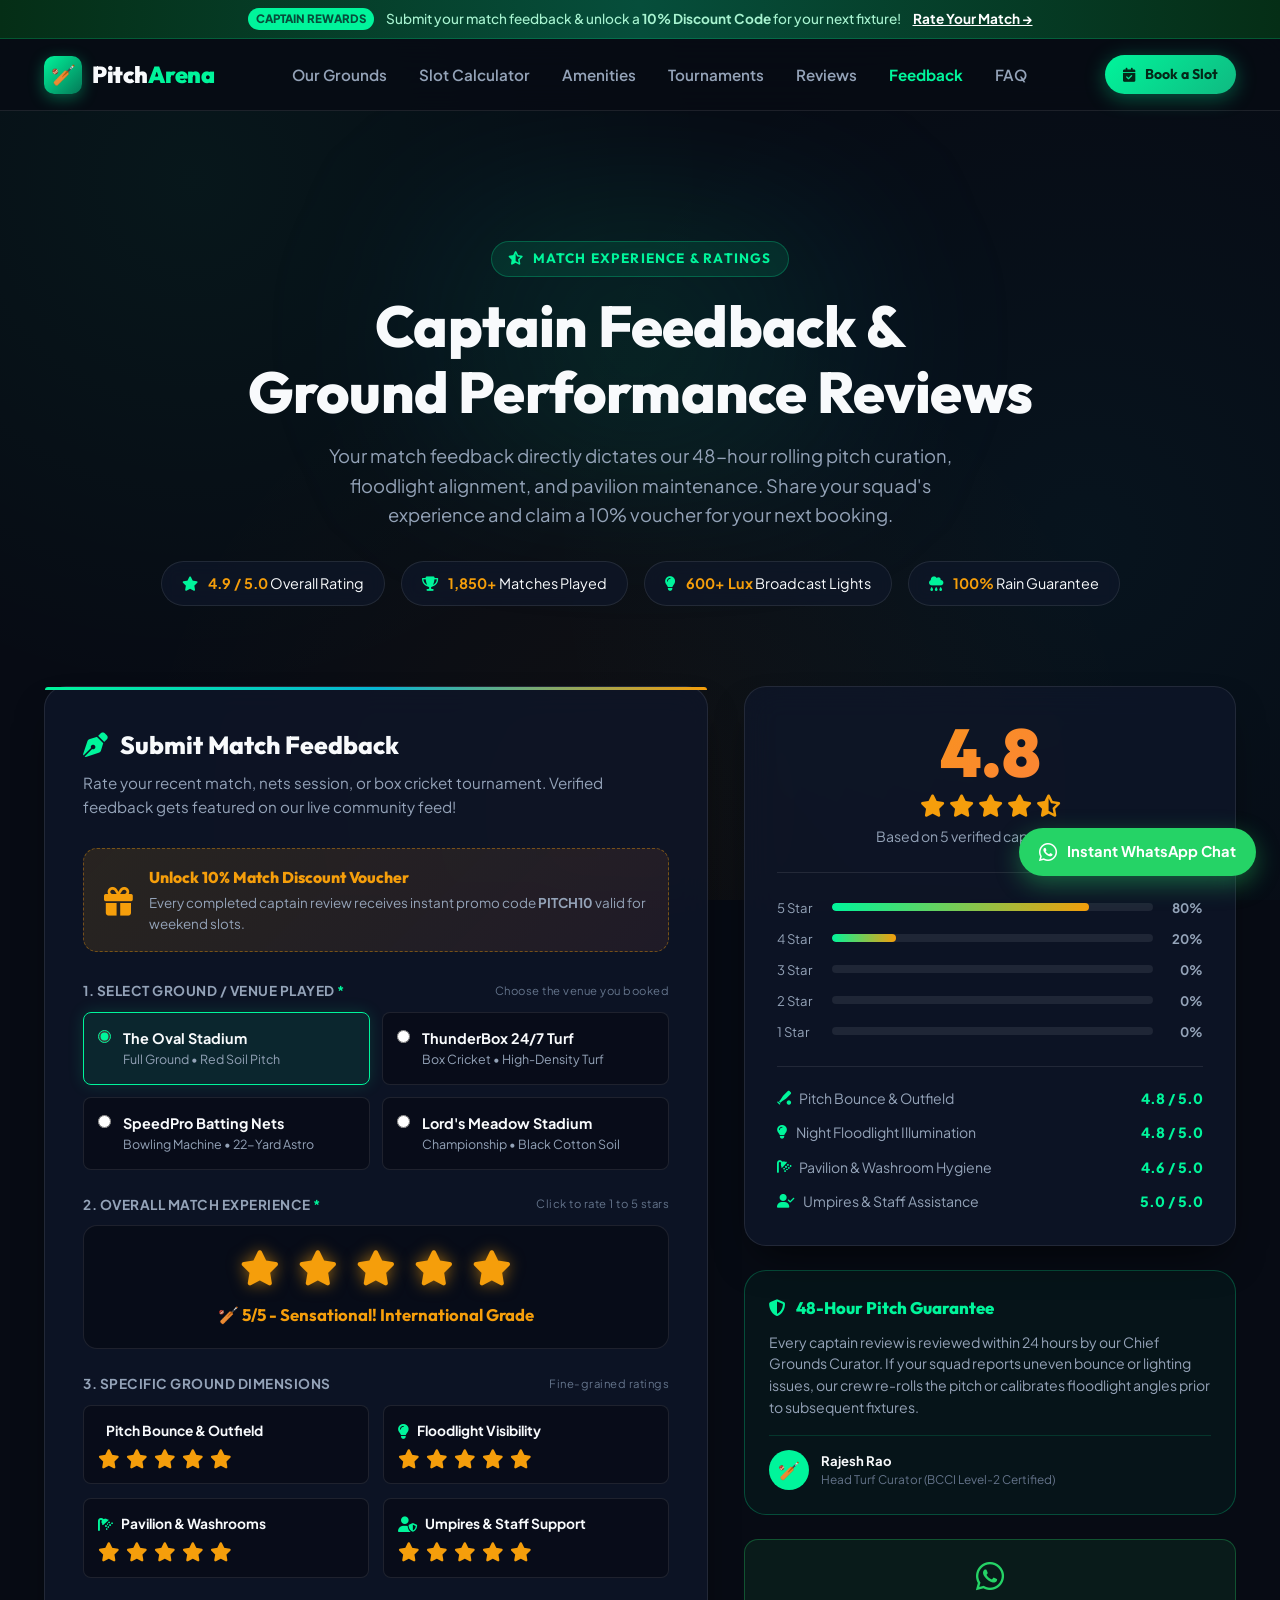
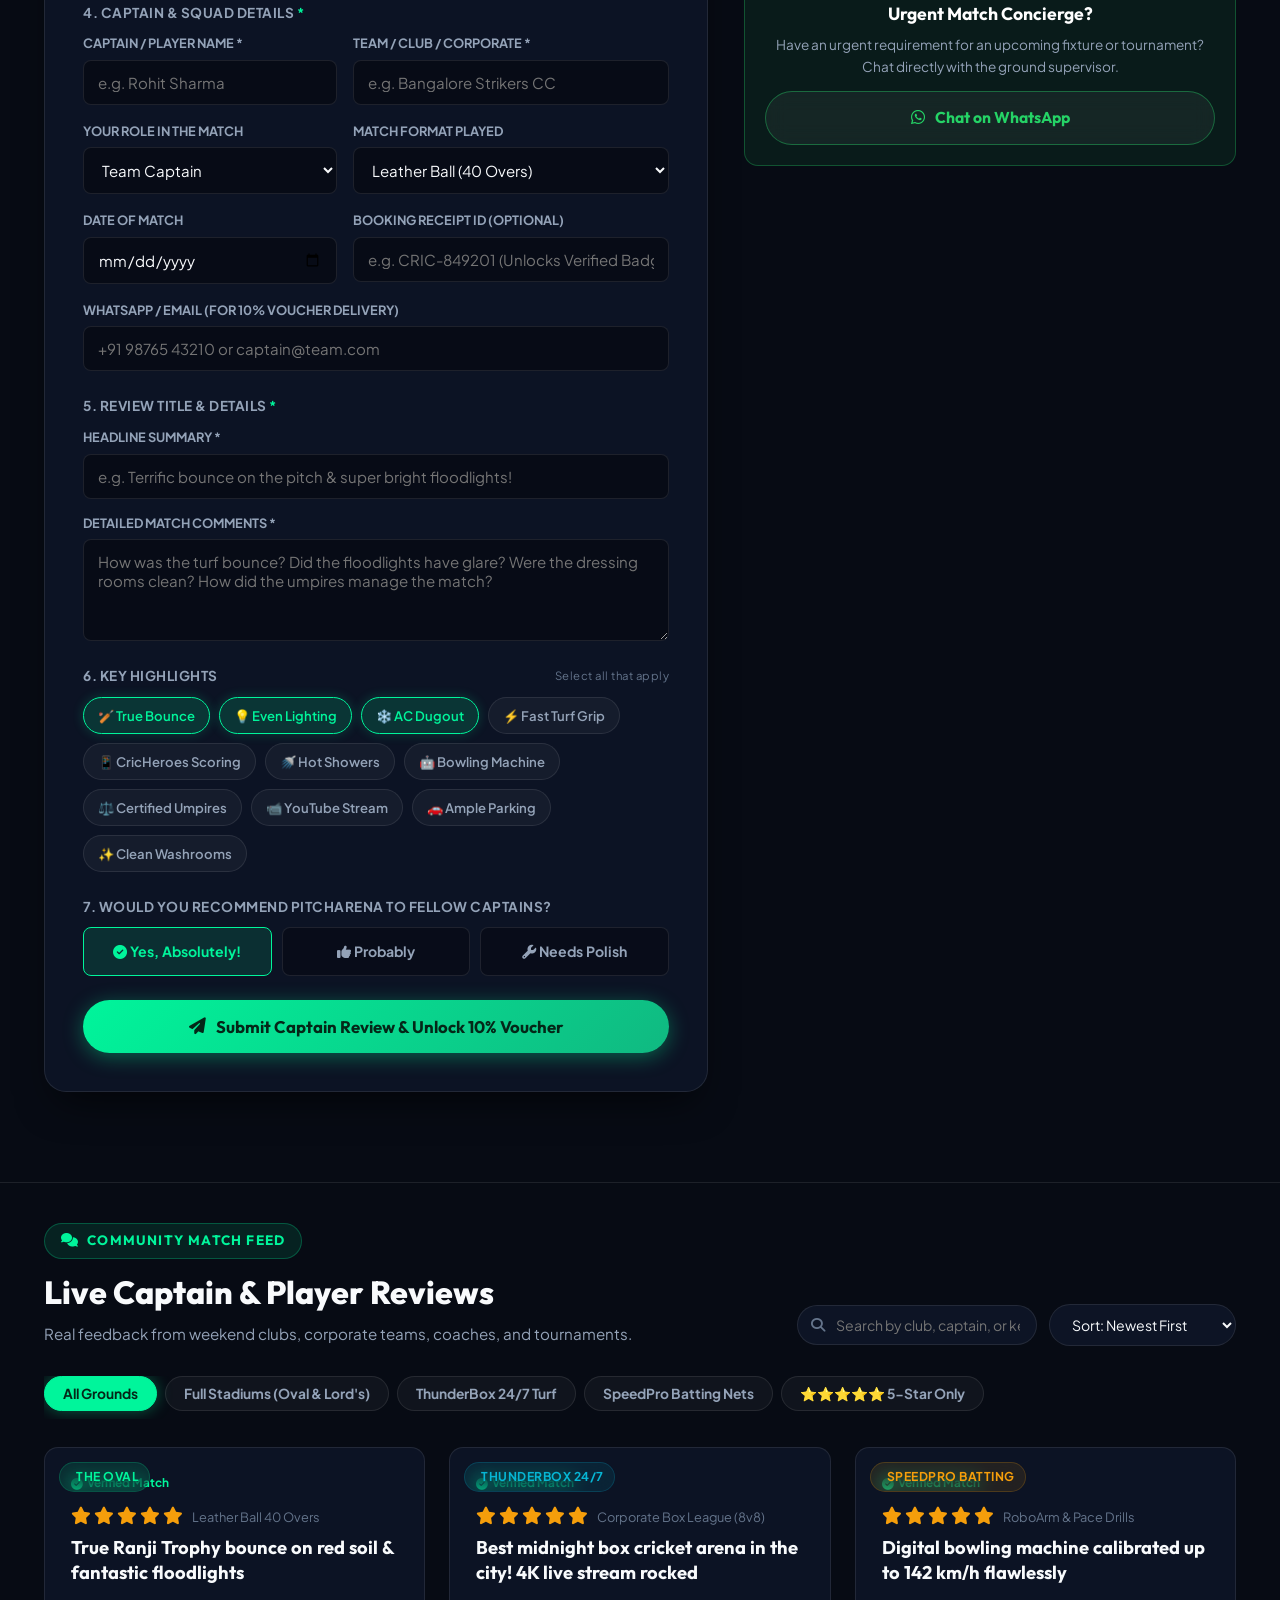
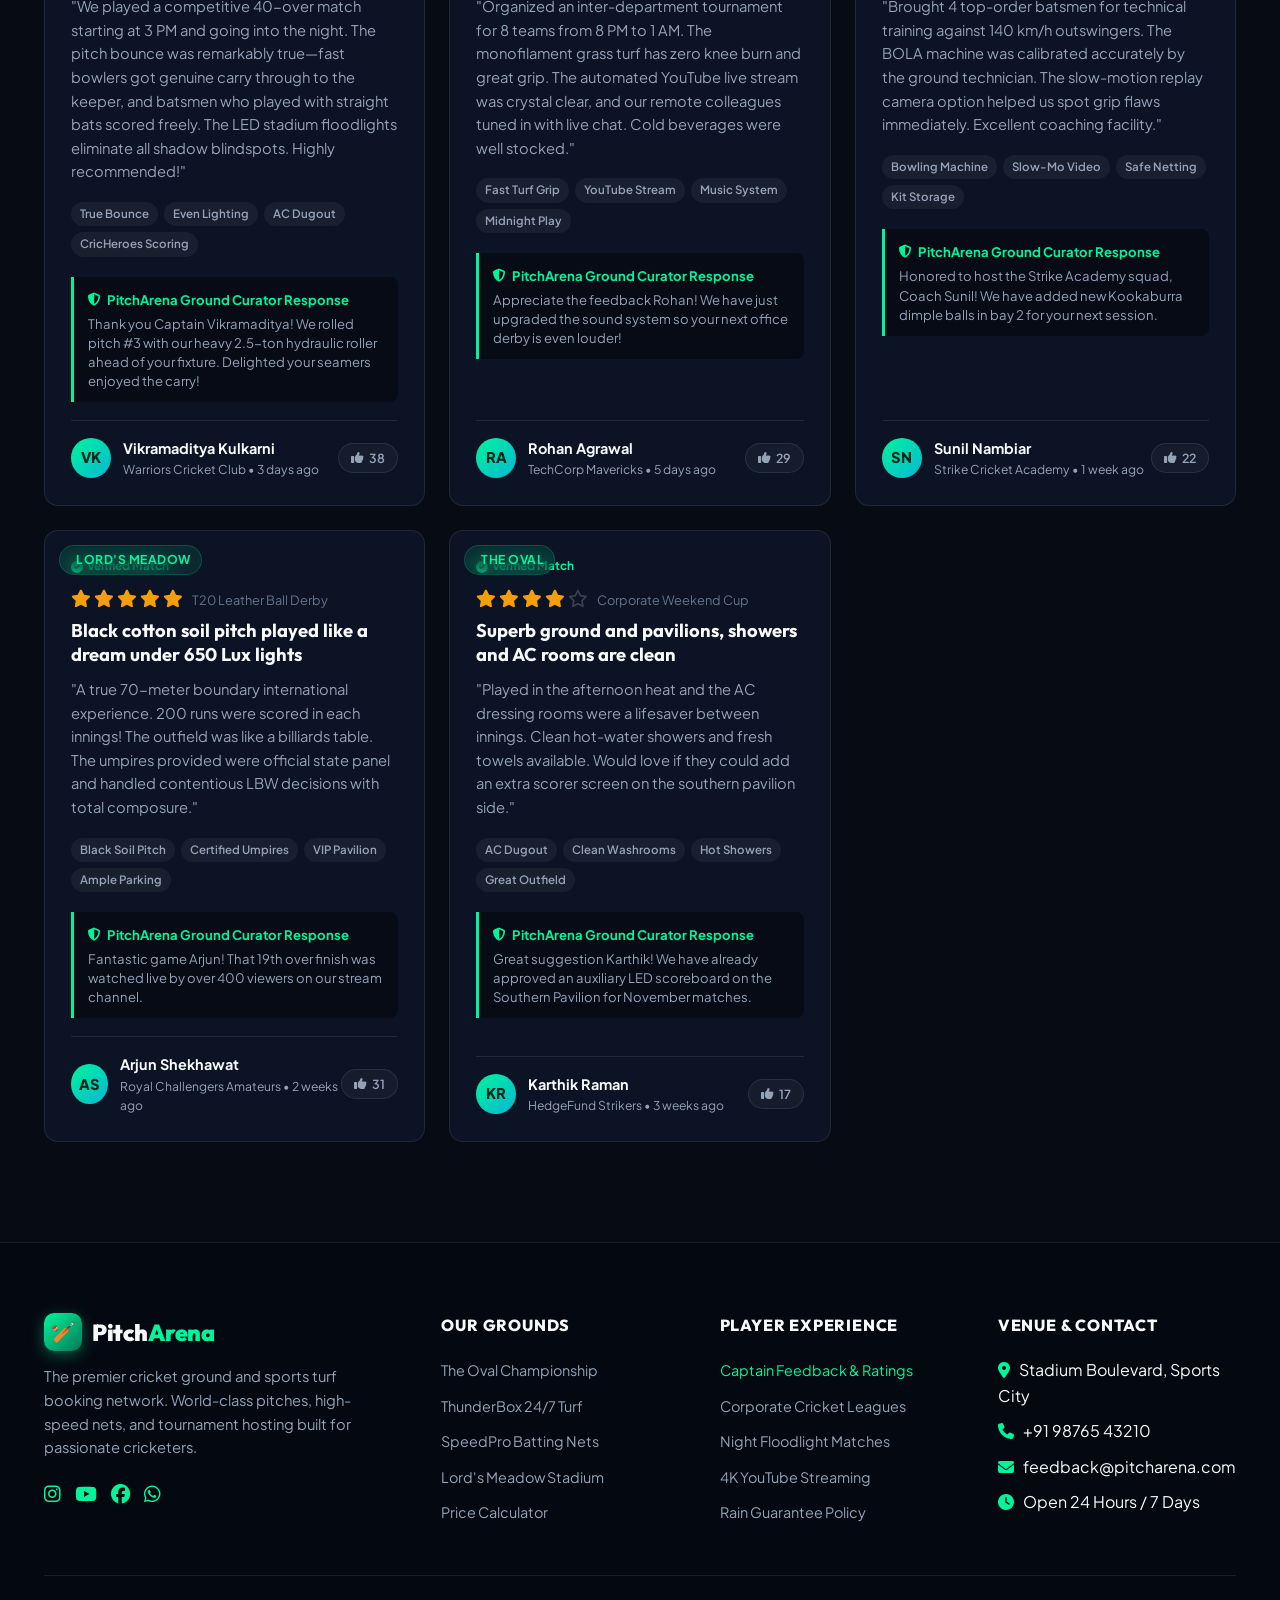
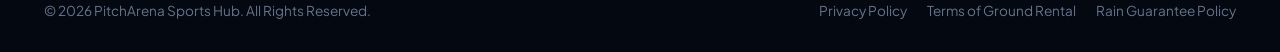
==== feedback.html @ 5f8ffa1c "feat: add captain feedback page with match review form and ratings system" ====
<!DOCTYPE html>
<html lang="en">
<head>
  <meta charset="UTF-8">
  <meta name="viewport" content="width=device-width, initial-scale=1.0">
  <title>Captain Feedback &amp; Ground Reviews | PitchArena Cricket Rentals</title>
  <meta name="description" content="Read and submit authentic match feedback, pitch bounce ratings, floodlight reviews, and pavilion comfort scores for PitchArena cricket grounds and box turfs.">
  <meta name="keywords" content="cricket ground feedback, turf cricket review, pitch bounce ratings, box cricket reviews, PitchArena reviews, rent cricket ground feedback">
  
  <!-- Favicon Icon -->
  <link rel="icon" href="data:image/svg+xml,<svg xmlns=%22http://www.w3.org/2000/svg%22 viewBox=%220 0 100 100%22><text y=%22.9em%22 font-size=%2290%22>🏏</text></svg>">

  <!-- Font Awesome Icons -->
  <link rel="stylesheet" href="https://cdnjs.cloudflare.com/ajax/libs/font-awesome/6.4.0/css/all.min.css">
  
  <!-- Custom Stylesheet -->
  <link rel="stylesheet" href="styles.css">
</head>
<body>

  <!-- Top Announcement Bar -->
  <div class="announcement-bar" id="announcementBar">
    <span class="badge-pulse">CAPTAIN REWARDS</span>
    <span>Submit your match feedback &amp; unlock a <strong>10% Discount Code</strong> for your next fixture!</span>
    <a href="#feedbackForm" style="text-decoration: underline; font-weight: 700; color: #fff;">Rate Your Match →</a>
  </div>

  <!-- Navbar -->
  <nav class="navbar" id="navbar">
    <div class="container nav-container">
      <a href="index.html" class="logo" id="siteLogo">
        <div class="logo-icon">🏏</div>
        <div class="logo-text">Pitch<span>Arena</span></div>
      </a>

      <ul class="nav-links" id="navLinks">
        <li><a href="index.html#grounds">Our Grounds</a></li>
        <li><a href="index.html#calculator">Slot Calculator</a></li>
        <li><a href="index.html#amenities">Amenities</a></li>
        <li><a href="index.html#tournaments">Tournaments</a></li>
        <li><a href="index.html#reviews">Reviews</a></li>
        <li><a href="feedback.html" style="color: var(--accent-neon); font-weight: 700;">Feedback</a></li>
        <li><a href="index.html#faq">FAQ</a></li>
      </ul>

      <div class="nav-actions">
        <a href="index.html#grounds" class="btn btn-primary btn-sm" id="navBookBtn">
          <i class="fa-solid fa-calendar-check"></i> Book a Slot
        </a>
        <button class="mobile-menu-toggle" id="mobileMenuBtn" aria-label="Toggle Navigation Menu">
          <i class="fa-solid fa-bars"></i>
        </button>
      </div>
    </div>
  </nav>

  <!-- Feedback Hero Section -->
  <header class="feedback-hero" id="feedbackHero">
    <div class="container">
      <div class="section-tag">
        <i class="fa-solid fa-star-half-stroke"></i> Match Experience &amp; Ratings
      </div>
      <h1 class="feedback-hero-headline">
        Captain Feedback &amp; <br>
        <span class="gradient-text">Ground Performance Reviews</span>
      </h1>
      <p class="feedback-hero-lead">
        Your match feedback directly dictates our 48-hour rolling pitch curation, floodlight alignment, and pavilion maintenance. Share your squad's experience and claim a 10% voucher for your next booking.
      </p>

      <div class="hero-stats-strip">
        <div class="stat-pill">
          <i class="fa-solid fa-star"></i>
          <span><strong>4.9 / 5.0</strong> Overall Rating</span>
        </div>
        <div class="stat-pill">
          <i class="fa-solid fa-trophy"></i>
          <span><strong>1,850+</strong> Matches Played</span>
        </div>
        <div class="stat-pill">
          <i class="fa-solid fa-lightbulb"></i>
          <span><strong>600+ Lux</strong> Broadcast Lights</span>
        </div>
        <div class="stat-pill">
          <i class="fa-solid fa-cloud-rain"></i>
          <span><strong>100%</strong> Rain Guarantee</span>
        </div>
      </div>
    </div>
  </header>

  <!-- Feedback Main Form & Scorecard Section -->
  <main class="feedback-section" id="feedbackSection">
    <div class="container">
      <div class="feedback-grid">
        
        <!-- Left Column: Comprehensive Feedback Form -->
        <div class="feedback-form-card" id="feedbackFormCard">
          <div class="form-header-group">
            <h2 class="form-header-title">
              <i class="fa-solid fa-pen-nib"></i> Submit Match Feedback
            </h2>
            <p class="form-header-desc">
              Rate your recent match, nets session, or box cricket tournament. Verified feedback gets featured on our live community feed!
            </p>
          </div>

          <!-- Reward Banner -->
          <div class="feedback-reward-callout">
            <div class="reward-callout-icon">
              <i class="fa-solid fa-gift"></i>
            </div>
            <div class="reward-callout-text">
              <h4>Unlock 10% Match Discount Voucher</h4>
              <p>Every completed captain review receives instant promo code <strong>PITCH10</strong> valid for weekend slots.</p>
            </div>
          </div>

          <form id="captainFeedbackForm" onsubmit="submitCaptainFeedback(event)">
            
            <!-- Step 1: Select Venue Played -->
            <div class="feedback-form-group">
              <label class="feedback-label">
                <span>1. Select Ground / Venue Played <span class="req">*</span></span>
                <small>Choose the venue you booked</small>
              </label>
              
              <div class="ground-cards-grid">
                <div class="ground-option-card selected" data-ground="the-oval">
                  <input type="radio" name="groundSelection" class="ground-option-radio" checked>
                  <div>
                    <div class="ground-opt-name">The Oval Stadium</div>
                    <div class="ground-opt-type">Full Ground &bull; Red Soil Pitch</div>
                  </div>
                </div>

                <div class="ground-option-card" data-ground="thunderbox">
                  <input type="radio" name="groundSelection" class="ground-option-radio">
                  <div>
                    <div class="ground-opt-name">ThunderBox 24/7 Turf</div>
                    <div class="ground-opt-type">Box Cricket &bull; High-Density Turf</div>
                  </div>
                </div>

                <div class="ground-option-card" data-ground="speedpro">
                  <input type="radio" name="groundSelection" class="ground-option-radio">
                  <div>
                    <div class="ground-opt-name">SpeedPro Batting Nets</div>
                    <div class="ground-opt-type">Bowling Machine &bull; 22-Yard Astro</div>
                  </div>
                </div>

                <div class="ground-option-card" data-ground="lords-meadow">
                  <input type="radio" name="groundSelection" class="ground-option-radio">
                  <div>
                    <div class="ground-opt-name">Lord's Meadow Stadium</div>
                    <div class="ground-opt-type">Championship &bull; Black Cotton Soil</div>
                  </div>
                </div>
              </div>
            </div>

            <!-- Step 2: Overall Star Rating -->
            <div class="feedback-form-group">
              <label class="feedback-label">
                <span>2. Overall Match Experience <span class="req">*</span></span>
                <small>Click to rate 1 to 5 stars</small>
              </label>
              
              <div class="star-selector-box">
                <div class="star-rating-inputs" id="overallStars">
                  <i class="fa-solid fa-star star-btn active" data-value="1" title="1 Star - Poor"></i>
                  <i class="fa-solid fa-star star-btn active" data-value="2" title="2 Stars - Fair"></i>
                  <i class="fa-solid fa-star star-btn active" data-value="3" title="3 Stars - Good"></i>
                  <i class="fa-solid fa-star star-btn active" data-value="4" title="4 Stars - Very Good"></i>
                  <i class="fa-solid fa-star star-btn active" data-value="5" title="5 Stars - World Class"></i>
                </div>
                <div class="rating-status-text" id="overallRatingStatus">
                  🏏 5/5 - Sensational! International Grade
                </div>
              </div>
            </div>

            <!-- Step 3: Specific Dimension Ratings -->
            <div class="feedback-form-group">
              <label class="feedback-label">
                <span>3. Specific Ground Dimensions</span>
                <small>Fine-grained ratings</small>
              </label>

              <div class="dimension-ratings-grid">
                <div class="dimension-card">
                  <div class="dimension-header">
                    <i class="fa-solid fa-cricket-bat-ball"></i>
                    <span>Pitch Bounce &amp; Outfield</span>
                  </div>
                  <div class="dimension-stars" id="pitchStars">
                    <i class="fa-solid fa-star dim-star-btn active" data-value="1"></i>
                    <i class="fa-solid fa-star dim-star-btn active" data-value="2"></i>
                    <i class="fa-solid fa-star dim-star-btn active" data-value="3"></i>
                    <i class="fa-solid fa-star dim-star-btn active" data-value="4"></i>
                    <i class="fa-solid fa-star dim-star-btn active" data-value="5"></i>
                  </div>
                </div>

                <div class="dimension-card">
                  <div class="dimension-header">
                    <i class="fa-solid fa-lightbulb"></i>
                    <span>Floodlight Visibility</span>
                  </div>
                  <div class="dimension-stars" id="lightsStars">
                    <i class="fa-solid fa-star dim-star-btn active" data-value="1"></i>
                    <i class="fa-solid fa-star dim-star-btn active" data-value="2"></i>
                    <i class="fa-solid fa-star dim-star-btn active" data-value="3"></i>
                    <i class="fa-solid fa-star dim-star-btn active" data-value="4"></i>
                    <i class="fa-solid fa-star dim-star-btn active" data-value="5"></i>
                  </div>
                </div>

                <div class="dimension-card">
                  <div class="dimension-header">
                    <i class="fa-solid fa-shower"></i>
                    <span>Pavilion &amp; Washrooms</span>
                  </div>
                  <div class="dimension-stars" id="pavilionStars">
                    <i class="fa-solid fa-star dim-star-btn active" data-value="1"></i>
                    <i class="fa-solid fa-star dim-star-btn active" data-value="2"></i>
                    <i class="fa-solid fa-star dim-star-btn active" data-value="3"></i>
                    <i class="fa-solid fa-star dim-star-btn active" data-value="4"></i>
                    <i class="fa-solid fa-star dim-star-btn active" data-value="5"></i>
                  </div>
                </div>

                <div class="dimension-card">
                  <div class="dimension-header">
                    <i class="fa-solid fa-user-shield"></i>
                    <span>Umpires &amp; Staff Support</span>
                  </div>
                  <div class="dimension-stars" id="staffStars">
                    <i class="fa-solid fa-star dim-star-btn active" data-value="1"></i>
                    <i class="fa-solid fa-star dim-star-btn active" data-value="2"></i>
                    <i class="fa-solid fa-star dim-star-btn active" data-value="3"></i>
                    <i class="fa-solid fa-star dim-star-btn active" data-value="4"></i>
                    <i class="fa-solid fa-star dim-star-btn active" data-value="5"></i>
                  </div>
                </div>
              </div>
            </div>

            <!-- Step 4: Captain & Match Information -->
            <div class="feedback-form-group">
              <label class="feedback-label">
                <span>4. Captain &amp; Squad Details <span class="req">*</span></span>
              </label>

              <div class="modal-form-grid" style="margin-bottom: 0;">
                <div class="form-group">
                  <label for="feedbackName">Captain / Player Name *</label>
                  <input type="text" id="feedbackName" placeholder="e.g. Rohit Sharma" required>
                </div>

                <div class="form-group">
                  <label for="feedbackTeam">Team / Club / Corporate *</label>
                  <input type="text" id="feedbackTeam" placeholder="e.g. Bangalore Strikers CC" required>
                </div>

                <div class="form-group">
                  <label for="feedbackRole">Your Role in the Match</label>
                  <select id="feedbackRole">
                    <option value="Captain" selected>Team Captain</option>
                    <option value="Vice Captain">Vice Captain</option>
                    <option value="Batsman">Opening / Middle Batsman</option>
                    <option value="Bowler">Fast / Spin Bowler</option>
                    <option value="Coach">Team Coach</option>
                    <option value="Manager">Corporate Sports Lead</option>
                  </select>
                </div>

                <div class="form-group">
                  <label for="feedbackFormat">Match Format Played</label>
                  <select id="feedbackFormat">
                    <option value="Leather Ball 40 Overs" selected>Leather Ball (40 Overs)</option>
                    <option value="Leather Ball T20">Leather Ball (20 Overs)</option>
                    <option value="Box Cricket 8v8">Box Cricket Enclosed (8v8)</option>
                    <option value="RoboArm & Practice Nets">Batting Nets / Robo Bowling Machine</option>
                    <option value="Corporate League">Corporate Premier League</option>
                  </select>
                </div>

                <div class="form-group">
                  <label for="feedbackMatchDate">Date of Match</label>
                  <input type="date" id="feedbackMatchDate">
                </div>

                <div class="form-group">
                  <label for="feedbackBookingId">Booking Receipt ID (Optional)</label>
                  <input type="text" id="feedbackBookingId" placeholder="e.g. CRIC-849201 (Unlocks Verified Badge)">
                </div>

                <div class="form-group form-field-full">
                  <label for="feedbackContact">WhatsApp / Email (For 10% Voucher Delivery)</label>
                  <input type="text" id="feedbackContact" placeholder="+91 98765 43210 or captain@team.com">
                </div>
              </div>
            </div>

            <!-- Step 5: Review Title & Comments -->
            <div class="feedback-form-group">
              <label class="feedback-label">
                <span>5. Review Title &amp; Details <span class="req">*</span></span>
              </label>

              <div class="form-group" style="margin-bottom: 14px;">
                <label for="feedbackTitle">Headline Summary *</label>
                <input type="text" id="feedbackTitle" placeholder="e.g. Terrific bounce on the pitch &amp; super bright floodlights!" required>
              </div>

              <div class="form-group">
                <label for="feedbackComments">Detailed Match Comments *</label>
                <textarea id="feedbackComments" rows="4" placeholder="How was the turf bounce? Did the floodlights have glare? Were the dressing rooms clean? How did the umpires manage the match?" required></textarea>
              </div>
            </div>

            <!-- Step 6: Highlight Tags Chips -->
            <div class="feedback-form-group">
              <label class="feedback-label">
                <span>6. Key Highlights</span>
                <small>Select all that apply</small>
              </label>

              <div class="tag-chips-wrap">
                <div class="tag-chip selected" data-tag="True Bounce">🏏 True Bounce</div>
                <div class="tag-chip selected" data-tag="Even Lighting">💡 Even Lighting</div>
                <div class="tag-chip selected" data-tag="AC Dugout">❄️ AC Dugout</div>
                <div class="tag-chip" data-tag="Fast Turf Grip">⚡ Fast Turf Grip</div>
                <div class="tag-chip" data-tag="CricHeroes Scoring">📱 CricHeroes Scoring</div>
                <div class="tag-chip" data-tag="Hot Showers">🚿 Hot Showers</div>
                <div class="tag-chip" data-tag="Bowling Machine">🤖 Bowling Machine</div>
                <div class="tag-chip" data-tag="Certified Umpires">⚖️ Certified Umpires</div>
                <div class="tag-chip" data-tag="YouTube Stream">📹 YouTube Stream</div>
                <div class="tag-chip" data-tag="Ample Parking">🚗 Ample Parking</div>
                <div class="tag-chip" data-tag="Clean Washrooms">✨ Clean Washrooms</div>
              </div>
            </div>

            <!-- Step 7: Would you recommend? -->
            <div class="feedback-form-group">
              <label class="feedback-label">
                <span>7. Would you recommend PitchArena to fellow captains?</span>
              </label>

              <div class="rec-options-row">
                <div class="rec-btn selected" data-choice="yes">
                  <i class="fa-solid fa-circle-check"></i> Yes, Absolutely!
                </div>
                <div class="rec-btn" data-choice="probably">
                  <i class="fa-solid fa-thumbs-up"></i> Probably
                </div>
                <div class="rec-btn" data-choice="needs-work">
                  <i class="fa-solid fa-wrench"></i> Needs Polish
                </div>
              </div>
            </div>

            <!-- Submit Button -->
            <button type="submit" class="btn btn-primary" style="width: 100%; padding: 16px 28px; font-size: 1.05rem;" id="submitFeedbackBtn">
              <i class="fa-solid fa-paper-plane"></i> Submit Captain Review &amp; Unlock 10% Voucher
            </button>
          </form>
        </div>

        <!-- Right Column: Aggregate Scorecard & Curator Pledge -->
        <aside class="feedback-sidebar">
          
          <!-- Aggregate Scorecard Card -->
          <div class="scorecard-card">
            <div class="scorecard-header">
              <div class="scorecard-big-number" id="scorecardAvgRating">4.9</div>
              <div class="scorecard-stars">
                <i class="fa-solid fa-star"></i>
                <i class="fa-solid fa-star"></i>
                <i class="fa-solid fa-star"></i>
                <i class="fa-solid fa-star"></i>
                <i class="fa-solid fa-star-half-stroke"></i>
              </div>
              <div class="scorecard-caption" id="scorecardReviewCount">
                Based on 1,850+ verified captain reviews
              </div>
            </div>

            <!-- Rating breakdown bars -->
            <div class="rating-bars-list">
              <div class="rating-bar-row">
                <span>5 Star</span>
                <div class="bar-track">
                  <div class="bar-fill" id="bar5Star" style="width: 88%;"></div>
                </div>
                <span class="bar-pct" id="pct5Star">88%</span>
              </div>

              <div class="rating-bar-row">
                <span>4 Star</span>
                <div class="bar-track">
                  <div class="bar-fill" id="bar4Star" style="width: 9%;"></div>
                </div>
                <span class="bar-pct" id="pct4Star">9%</span>
              </div>

              <div class="rating-bar-row">
                <span>3 Star</span>
                <div class="bar-track">
                  <div class="bar-fill" id="bar3Star" style="width: 2%;"></div>
                </div>
                <span class="bar-pct" id="pct3Star">2%</span>
              </div>

              <div class="rating-bar-row">
                <span>2 Star</span>
                <div class="bar-track">
                  <div class="bar-fill" id="bar2Star" style="width: 1%;"></div>
                </div>
                <span class="bar-pct" id="pct2Star">1%</span>
              </div>

              <div class="rating-bar-row">
                <span>1 Star</span>
                <div class="bar-track">
                  <div class="bar-fill" id="bar1Star" style="width: 0%;"></div>
                </div>
                <span class="bar-pct" id="pct1Star">0%</span>
              </div>
            </div>

            <!-- Dimension Metrics Summary -->
            <div class="dim-metrics-list">
              <div class="dim-metric-item">
                <span class="dim-metric-name"><i class="fa-solid fa-baseball-bat-ball"></i> Pitch Bounce &amp; Outfield</span>
                <span class="dim-metric-val" id="statPitchScore">4.9 / 5.0</span>
              </div>
              <div class="dim-metric-item">
                <span class="dim-metric-name"><i class="fa-solid fa-lightbulb"></i> Night Floodlight Illumination</span>
                <span class="dim-metric-val" id="statLightsScore">4.9 / 5.0</span>
              </div>
              <div class="dim-metric-item">
                <span class="dim-metric-name"><i class="fa-solid fa-shower"></i> Pavilion &amp; Washroom Hygiene</span>
                <span class="dim-metric-val" id="statPavilionScore">4.8 / 5.0</span>
              </div>
              <div class="dim-metric-item">
                <span class="dim-metric-name"><i class="fa-solid fa-user-check"></i> Umpires &amp; Staff Assistance</span>
                <span class="dim-metric-val" id="statStaffScore">4.9 / 5.0</span>
              </div>
            </div>
          </div>

          <!-- Curator's Commitment Pledge -->
          <div class="curator-pledge-card">
            <h4><i class="fa-solid fa-shield-halved"></i> 48-Hour Pitch Guarantee</h4>
            <p>
              Every captain review is reviewed within 24 hours by our Chief Grounds Curator. If your squad reports uneven bounce or lighting issues, our crew re-rolls the pitch or calibrates floodlight angles prior to subsequent fixtures.
            </p>
            <div class="curator-badge-row">
              <div class="curator-avatar-icon">🏏</div>
              <div>
                <div class="curator-sign-text">Rajesh Rao</div>
                <div class="curator-sign-sub">Head Turf Curator (BCCI Level-2 Certified)</div>
              </div>
            </div>
          </div>

          <!-- Quick WhatsApp Assistance Box -->
          <div style="background: rgba(37, 211, 102, 0.08); border: 1px solid rgba(37, 211, 102, 0.3); border-radius: var(--radius-md); padding: 20px; text-align: center;">
            <i class="fa-brands fa-whatsapp" style="font-size: 2rem; color: #25d366; margin-bottom: 8px;"></i>
            <h4 style="font-family: var(--font-heading); font-size: 1.1rem; color: #fff; margin-bottom: 6px;">Urgent Match Concierge?</h4>
            <p style="font-size: 0.85rem; color: var(--text-secondary); margin-bottom: 14px;">
              Have an urgent requirement for an upcoming fixture or tournament? Chat directly with the ground supervisor.
            </p>
            <a href="https://wa.me/919876543210?text=Hi%20PitchArena,%20I%20have%20an%20urgent%20match%20question" target="_blank" class="btn btn-outline" style="width: 100%; border-color: rgba(37, 211, 102, 0.4); color: #25d366;">
              <i class="fa-brands fa-whatsapp"></i> Chat on WhatsApp
            </a>
          </div>

        </aside>

      </div>
    </div>
  </main>

  <!-- Community Reviews Explorer Feed -->
  <section class="reviews-feed-section" id="reviewsFeedSection">
    <div class="container">
      
      <div class="feed-header">
        <div class="feed-title-box">
          <div class="section-tag" style="margin-bottom: 8px;">
            <i class="fa-solid fa-comments"></i> Community Match Feed
          </div>
          <h2>Live Captain &amp; Player Reviews</h2>
          <p>Real feedback from weekend clubs, corporate teams, coaches, and tournaments.</p>
        </div>

        <div class="feed-controls">
          <div class="search-box">
            <i class="fa-solid fa-magnifying-glass"></i>
            <input type="text" id="reviewSearchInput" placeholder="Search by club, captain, or keyword...">
          </div>

          <select class="sort-select" id="reviewSortSelect" aria-label="Sort Reviews">
            <option value="newest">Sort: Newest First</option>
            <option value="highest">Sort: Highest Rating</option>
            <option value="helpful">Sort: Most Helpful</option>
          </select>
        </div>
      </div>

      <!-- Category Filter Tabs -->
      <div class="filter-tabs-strip">
        <button class="filter-tab active" data-filter="all">All Grounds</button>
        <button class="filter-tab" data-filter="full">Full Stadiums (Oval &amp; Lord's)</button>
        <button class="filter-tab" data-filter="box">ThunderBox 24/7 Turf</button>
        <button class="filter-tab" data-filter="nets">SpeedPro Batting Nets</button>
        <button class="filter-tab" data-filter="5star">⭐⭐⭐⭐⭐ 5-Star Only</button>
      </div>

      <!-- Reviews Masonry / Dynamic Grid -->
      <div class="reviews-masonry-grid" id="reviewsMasonryGrid">
        <!-- Rendered dynamically by feedback.js -->
      </div>

    </div>
  </section>

  <!-- Footer -->
  <footer class="site-footer">
    <div class="container">
      <div class="footer-grid">
        <div class="footer-brand">
          <a href="index.html" class="logo">
            <div class="logo-icon">🏏</div>
            <div class="logo-text">Pitch<span>Arena</span></div>
          </a>
          <p>The premier cricket ground and sports turf booking network. World-class pitches, high-speed nets, and tournament hosting built for passionate cricketers.</p>
          <div style="margin-top: 18px; display: flex; gap: 14px; font-size: 1.2rem; color: var(--accent-neon);">
            <a href="#" aria-label="Instagram"><i class="fa-brands fa-instagram"></i></a>
            <a href="#" aria-label="YouTube"><i class="fa-brands fa-youtube"></i></a>
            <a href="#" aria-label="Facebook"><i class="fa-brands fa-facebook"></i></a>
            <a href="#" aria-label="WhatsApp"><i class="fa-brands fa-whatsapp"></i></a>
          </div>
        </div>

        <div class="footer-col">
          <h4>Our Grounds</h4>
          <ul class="footer-links">
            <li><a href="index.html#grounds">The Oval Championship</a></li>
            <li><a href="index.html#grounds">ThunderBox 24/7 Turf</a></li>
            <li><a href="index.html#grounds">SpeedPro Batting Nets</a></li>
            <li><a href="index.html#grounds">Lord's Meadow Stadium</a></li>
            <li><a href="index.html#calculator">Price Calculator</a></li>
          </ul>
        </div>

        <div class="footer-col">
          <h4>Player Experience</h4>
          <ul class="footer-links">
            <li><a href="feedback.html" style="color: var(--accent-neon);">Captain Feedback &amp; Ratings</a></li>
            <li><a href="index.html#tournaments">Corporate Cricket Leagues</a></li>
            <li><a href="index.html#amenities">Night Floodlight Matches</a></li>
            <li><a href="index.html#amenities">4K YouTube Streaming</a></li>
            <li><a href="index.html#faq">Rain Guarantee Policy</a></li>
          </ul>
        </div>

        <div class="footer-col">
          <h4>Venue &amp; Contact</h4>
          <ul class="footer-links">
            <li><i class="fa-solid fa-location-dot" style="color: var(--accent-neon); margin-right: 6px;"></i> Stadium Boulevard, Sports City</li>
            <li><i class="fa-solid fa-phone" style="color: var(--accent-neon); margin-right: 6px;"></i> +91 98765 43210</li>
            <li><i class="fa-solid fa-envelope" style="color: var(--accent-neon); margin-right: 6px;"></i> feedback@pitcharena.com</li>
            <li><i class="fa-solid fa-clock" style="color: var(--accent-neon); margin-right: 6px;"></i> Open 24 Hours / 7 Days</li>
          </ul>
        </div>
      </div>

      <div class="footer-bottom">
        <div>&copy; 2026 PitchArena Sports Hub. All Rights Reserved.</div>
        <div style="display: flex; gap: 20px;">
          <a href="#">Privacy Policy</a>
          <a href="#">Terms of Ground Rental</a>
          <a href="#">Rain Guarantee Policy</a>
        </div>
      </div>
    </div>
  </footer>

  <!-- Floating WhatsApp Action Pill -->
  <a href="https://wa.me/919876543210?text=Hi%20PitchArena,%20I%20want%20to%20share%20ground%20feedback" target="_blank" class="floating-contact-btn" id="floatingWhatsapp">
    <i class="fa-brands fa-whatsapp" style="font-size: 1.3rem;"></i>
    <span>Instant WhatsApp Chat</span>
  </a>

  <!-- ==========================================================================
       Reward / Voucher Modal
       ========================================================================== -->
  <div class="modal-backdrop" id="rewardModal" onclick="handleBackdropClick(event, 'rewardModal')">
    <div class="modal-dialog">
      <div class="modal-header">
        <h3 class="modal-title">🎉 Review Submitted!</h3>
        <button class="modal-close-btn" onclick="closeModal('rewardModal')">&times;</button>
      </div>

      <div class="modal-body">
        <div class="success-screen" style="padding: 10px 0;">
          <div class="success-check-icon">✓</div>
          <h3 style="font-family: var(--font-heading); font-size: 1.5rem; color: var(--text-main); margin-bottom: 6px;">
            Thank You Captain!
          </h3>
          <p id="rewardCaptainGreeting" style="color: var(--accent-neon); font-weight: 700; font-size: 1rem; margin-bottom: 8px;">
            Your review is now live on our community feed.
          </p>
          <p style="color: var(--text-secondary); font-size: 0.92rem; max-width: 440px; margin: 0 auto;">
            Our curation squad appreciates your detailed match ratings. Here is your exclusive 10% discount promo code for your next booking:
          </p>

          <div class="reward-voucher-box">
            <span style="font-size: 0.8rem; font-weight: 700; color: var(--accent-gold); text-transform: uppercase; letter-spacing: 1px;">
              🎁 Squad Reward Promo Code
            </span>
            <div class="voucher-code-display">
              <span class="voucher-code-text" id="promoCodeText">PITCH10-CAPTAIN</span>
              <button class="copy-voucher-btn" id="copyVoucherBtn" onclick="copyVoucherCode()">
                <i class="fa-solid fa-copy"></i> Copy Code
              </button>
            </div>
            <p style="font-size: 0.78rem; color: var(--text-secondary); margin-top: 4px;">
              Valid on all slot bookings (Weekend &amp; Weekday) for 60 days.
            </p>
          </div>

          <div style="display: flex; gap: 12px; flex-direction: column; margin-top: 20px;">
            <a href="index.html#grounds" class="btn btn-primary" style="width: 100%;">
              <i class="fa-solid fa-calendar-check"></i> Book Your Next Match Slot
            </a>
            <button class="btn btn-outline" onclick="closeModal('rewardModal')">
              View Your Published Review
            </button>
          </div>
        </div>
      </div>
    </div>
  </div>

  <!-- Toast Notification Center -->
  <div class="toast-container" id="toastContainer"></div>

  <!-- Script Logic -->
  <script src="feedback.js"></script>
</body>
</html>
---- styles.css ----
/* ==========================================================================
   PITCHARENA - PREMIUM CRICKET GROUNDS & TURF RENTALS
   Modern Sports Arena Design System
   ========================================================================== */

@import url('https://fonts.googleapis.com/css2?family=Outfit:wght@300;400;500;600;700;800;900&family=Plus+Jakarta+Sans:wght@400;500;600;700;800&display=swap');

:root {
  /* Color Palette */
  --bg-dark: #070b14;
  --bg-card: rgba(15, 23, 42, 0.78);
  --bg-card-hover: rgba(22, 33, 58, 0.85);
  --bg-surface: #0e1626;
  --bg-glass: rgba(255, 255, 255, 0.035);
  --border-glass: rgba(255, 255, 255, 0.09);
  --border-glow: rgba(0, 245, 155, 0.35);

  --accent-neon: #00f59b;
  --accent-green: #10b981;
  --accent-dark-green: #064e3b;
  --accent-gold: #f59e0b;
  --accent-orange: #ff7849;
  --accent-cyan: #06b6d4;
  --accent-purple: #8b5cf6;

  --text-main: #f8fafc;
  --text-secondary: #94a3b8;
  --text-muted: #64748b;
  --text-dim: #475569;

  /* Shadows & Glows */
  --glow-neon: 0 0 25px rgba(0, 245, 155, 0.35);
  --glow-gold: 0 0 25px rgba(245, 158, 11, 0.3);
  --card-shadow: 0 20px 40px -15px rgba(0, 0, 0, 0.7);
  --modal-shadow: 0 25px 60px -12px rgba(0, 0, 0, 0.85);

  /* Typography */
  --font-heading: 'Outfit', -apple-system, BlinkMacSystemFont, sans-serif;
  --font-body: 'Plus Jakarta Sans', -apple-system, BlinkMacSystemFont, sans-serif;

  /* Transitions */
  --trans-fast: 0.2s cubic-bezier(0.16, 1, 0.3, 1);
  --trans-smooth: 0.35s cubic-bezier(0.16, 1, 0.3, 1);

  /* Layout */
  --max-width: 1240px;
  --radius-sm: 8px;
  --radius-md: 14px;
  --radius-lg: 22px;
  --radius-full: 9999px;
}

/* Base Styles */
*, *::before, *::after {
  box-sizing: border-box;
  margin: 0;
  padding: 0;
}

html {
  scroll-behavior: smooth;
  font-size: 16px;
}

body {
  font-family: var(--font-body);
  background-color: var(--bg-dark);
  color: var(--text-main);
  line-height: 1.6;
  overflow-x: hidden;
  background-image: 
    radial-gradient(circle at 15% 20%, rgba(0, 245, 155, 0.05) 0%, transparent 40%),
    radial-gradient(circle at 85% 60%, rgba(6, 182, 212, 0.05) 0%, transparent 45%),
    radial-gradient(circle at 50% 90%, rgba(245, 158, 11, 0.04) 0%, transparent 50%);
  background-attachment: fixed;
}

a {
  color: inherit;
  text-decoration: none;
  transition: var(--trans-fast);
}

img {
  max-width: 100%;
  display: block;
}

button {
  font-family: inherit;
  cursor: pointer;
  border: none;
  background: none;
  transition: var(--trans-fast);
}

input, select, textarea {
  font-family: inherit;
}

.container {
  width: 100%;
  max-width: var(--max-width);
  margin: 0 auto;
  padding: 0 24px;
}

/* ==========================================================================
   Utility Classes & Badges
   ========================================================================== */
.section-tag {
  display: inline-flex;
  align-items: center;
  gap: 8px;
  background: rgba(0, 245, 155, 0.1);
  border: 1px solid rgba(0, 245, 155, 0.25);
  color: var(--accent-neon);
  font-family: var(--font-heading);
  font-size: 0.85rem;
  font-weight: 700;
  text-transform: uppercase;
  letter-spacing: 1.2px;
  padding: 6px 16px;
  border-radius: var(--radius-full);
  margin-bottom: 16px;
}

.section-title {
  font-family: var(--font-heading);
  font-size: clamp(2rem, 3.8vw, 3.2rem);
  font-weight: 800;
  line-height: 1.15;
  color: var(--text-main);
  margin-bottom: 16px;
  letter-spacing: -0.5px;
}

.section-title span {
  background: linear-gradient(135deg, #00f59b 0%, #38bdf8 100%);
  -webkit-background-clip: text;
  -webkit-text-fill-color: transparent;
}

.section-desc {
  font-size: 1.1rem;
  color: var(--text-secondary);
  max-width: 650px;
  margin-bottom: 40px;
}

.text-center {
  text-align: center;
}

.center-box {
  margin-left: auto;
  margin-right: auto;
}

/* Buttons */
.btn {
  display: inline-flex;
  align-items: center;
  justify-content: center;
  gap: 10px;
  padding: 13px 28px;
  font-family: var(--font-heading);
  font-size: 0.98rem;
  font-weight: 700;
  border-radius: var(--radius-full);
  transition: var(--trans-smooth);
}

.btn-primary {
  background: linear-gradient(135deg, #00f59b 0%, #10b981 100%);
  color: #042718;
  box-shadow: 0 4px 20px rgba(0, 245, 155, 0.35);
}

.btn-primary:hover {
  transform: translateY(-2px);
  box-shadow: 0 8px 30px rgba(0, 245, 155, 0.55);
  background: linear-gradient(135deg, #24ffac 0%, #05df96 100%);
}

.btn-outline {
  background: rgba(255, 255, 255, 0.05);
  color: var(--text-main);
  border: 1px solid var(--border-glass);
  backdrop-filter: blur(10px);
}

.btn-outline:hover {
  background: rgba(255, 255, 255, 0.12);
  border-color: rgba(255, 255, 255, 0.25);
  transform: translateY(-2px);
}

.btn-gold {
  background: linear-gradient(135deg, #f59e0b 0%, #d97706 100%);
  color: #1f1202;
  box-shadow: 0 4px 20px rgba(245, 158, 11, 0.3);
}

.btn-gold:hover {
  transform: translateY(-2px);
  box-shadow: 0 8px 30px rgba(245, 158, 11, 0.5);
}

.btn-sm {
  padding: 8px 18px;
  font-size: 0.88rem;
}

/* ==========================================================================
   Header & Navbar
   ========================================================================== */
.announcement-bar {
  background: linear-gradient(90deg, #052e16 0%, #064e3b 50%, #052e16 100%);
  border-bottom: 1px solid rgba(0, 245, 155, 0.2);
  font-size: 0.85rem;
  color: #a7f3d0;
  padding: 8px 24px;
  text-align: center;
  font-weight: 500;
  display: flex;
  align-items: center;
  justify-content: center;
  gap: 12px;
}

.announcement-bar .badge-pulse {
  background: #00f59b;
  color: #064e3b;
  font-size: 0.72rem;
  font-weight: 800;
  padding: 2px 8px;
  border-radius: var(--radius-full);
  animation: pulse-badge 2s infinite;
}

@keyframes pulse-badge {
  0%, 100% { opacity: 1; transform: scale(1); }
  50% { opacity: 0.8; transform: scale(0.96); }
}

.navbar {
  position: sticky;
  top: 0;
  z-index: 1000;
  background: rgba(7, 11, 20, 0.82);
  backdrop-filter: blur(18px);
  -webkit-backdrop-filter: blur(18px);
  border-bottom: 1px solid var(--border-glass);
  padding: 16px 0;
  transition: var(--trans-fast);
}

.nav-container {
  display: flex;
  align-items: center;
  justify-content: space-between;
}

.logo {
  display: flex;
  align-items: center;
  gap: 10px;
  font-family: var(--font-heading);
  font-size: 1.45rem;
  font-weight: 900;
  letter-spacing: -0.5px;
}

.logo-icon {
  width: 38px;
  height: 38px;
  background: linear-gradient(135deg, #00f59b 0%, #047857 100%);
  border-radius: 10px;
  display: flex;
  align-items: center;
  justify-content: center;
  font-size: 1.25rem;
  box-shadow: 0 4px 15px rgba(0, 245, 155, 0.35);
}

.logo-text span {
  color: var(--accent-neon);
}

.nav-links {
  display: flex;
  align-items: center;
  gap: 32px;
  list-style: none;
}

.nav-links a {
  font-weight: 600;
  font-size: 0.95rem;
  color: var(--text-secondary);
}

.nav-links a:hover {
  color: var(--accent-neon);
}

.nav-actions {
  display: flex;
  align-items: center;
  gap: 14px;
}

.mobile-menu-toggle {
  display: none;
  font-size: 1.5rem;
  color: var(--text-main);
  background: transparent;
}

/* ==========================================================================
   Hero Section
   ========================================================================== */
.hero-section {
  position: relative;
  padding: 70px 0 60px;
  overflow: hidden;
}

.hero-grid {
  display: grid;
  grid-template-columns: 1.15fr 0.85fr;
  gap: 50px;
  align-items: center;
}

.hero-content {
  position: relative;
  z-index: 2;
}

.hero-headline {
  font-family: var(--font-heading);
  font-size: clamp(2.4rem, 4.4vw, 3.8rem);
  font-weight: 900;
  line-height: 1.12;
  letter-spacing: -0.8px;
  margin-bottom: 20px;
}

.hero-headline span.gradient-text {
  background: linear-gradient(135deg, #00f59b 20%, #38bdf8 80%);
  -webkit-background-clip: text;
  -webkit-text-fill-color: transparent;
}

.hero-lead {
  font-size: 1.18rem;
  color: var(--text-secondary);
  margin-bottom: 30px;
  max-width: 580px;
}

.hero-cta-group {
  display: flex;
  flex-wrap: wrap;
  align-items: center;
  gap: 16px;
  margin-bottom: 40px;
}

.hero-social-proof {
  display: flex;
  align-items: center;
  gap: 20px;
  padding-top: 24px;
  border-top: 1px solid var(--border-glass);
}

.proof-avatars {
  display: flex;
}

.proof-avatar {
  width: 40px;
  height: 40px;
  border-radius: 50%;
  border: 2px solid var(--bg-dark);
  margin-left: -10px;
  background-color: var(--bg-surface);
  display: flex;
  align-items: center;
  justify-content: center;
  font-weight: 700;
  font-size: 0.8rem;
  color: var(--accent-neon);
}

.proof-avatar:first-child {
  margin-left: 0;
}

.proof-text {
  font-size: 0.9rem;
  color: var(--text-secondary);
}

.proof-text strong {
  color: var(--text-main);
  display: block;
}

/* Hero Visual Media Frame */
.hero-visual-card {
  position: relative;
  border-radius: var(--radius-lg);
  overflow: hidden;
  box-shadow: var(--card-shadow);
  border: 1px solid var(--border-glass);
  background: var(--bg-card);
}

.hero-image-wrapper {
  position: relative;
  width: 100%;
  height: 420px;
  overflow: hidden;
}

.hero-image-wrapper img {
  width: 100%;
  height: 100%;
  object-fit: cover;
  transition: transform 0.8s ease;
}

.hero-visual-card:hover .hero-image-wrapper img {
  transform: scale(1.04);
}

.hero-overlay-tag {
  position: absolute;
  top: 18px;
  left: 18px;
  background: rgba(7, 11, 20, 0.85);
  backdrop-filter: blur(12px);
  padding: 6px 14px;
  border-radius: var(--radius-full);
  border: 1px solid rgba(0, 245, 155, 0.4);
  color: var(--accent-neon);
  font-size: 0.82rem;
  font-weight: 700;
  display: flex;
  align-items: center;
  gap: 8px;
}

.live-dot {
  width: 8px;
  height: 8px;
  background-color: #ef4444;
  border-radius: 50%;
  box-shadow: 0 0 10px #ef4444;
}

.hero-stat-floating {
  position: absolute;
  bottom: 20px;
  right: 20px;
  background: rgba(14, 22, 38, 0.92);
  backdrop-filter: blur(16px);
  padding: 14px 20px;
  border-radius: var(--radius-md);
  border: 1px solid var(--border-glass);
  display: flex;
  align-items: center;
  gap: 14px;
}

.stat-icon-wrap {
  width: 44px;
  height: 44px;
  background: rgba(245, 158, 11, 0.15);
  border: 1px solid rgba(245, 158, 11, 0.35);
  border-radius: 12px;
  display: flex;
  align-items: center;
  justify-content: center;
  font-size: 1.3rem;
  color: var(--accent-gold);
}

.stat-meta .stat-val {
  font-family: var(--font-heading);
  font-size: 1.25rem;
  font-weight: 800;
  color: var(--text-main);
  line-height: 1.2;
}

.stat-meta .stat-lbl {
  font-size: 0.78rem;
  color: var(--text-muted);
}

/* ==========================================================================
   Quick Search & Instant Slot Finder Bar
   ========================================================================== */
.quick-finder-wrap {
  margin-top: -30px;
  position: relative;
  z-index: 10;
}

.quick-finder-card {
  background: rgba(15, 23, 42, 0.95);
  backdrop-filter: blur(20px);
  border: 1px solid rgba(255, 255, 255, 0.1);
  box-shadow: var(--card-shadow), 0 0 30px rgba(0, 245, 155, 0.1);
  border-radius: var(--radius-lg);
  padding: 24px 30px;
}

.finder-form {
  display: grid;
  grid-template-columns: repeat(4, 1fr) auto;
  gap: 18px;
  align-items: flex-end;
}

.finder-field {
  display: flex;
  flex-direction: column;
  gap: 7px;
}

.finder-field label {
  font-size: 0.8rem;
  font-weight: 700;
  color: var(--text-secondary);
  text-transform: uppercase;
  letter-spacing: 0.6px;
  display: flex;
  align-items: center;
  gap: 6px;
}

.finder-field select,
.finder-field input {
  background: rgba(7, 11, 20, 0.8);
  border: 1px solid var(--border-glass);
  border-radius: var(--radius-sm);
  padding: 12px 14px;
  color: var(--text-main);
  font-size: 0.92rem;
  font-weight: 600;
  outline: none;
  transition: var(--trans-fast);
}

.finder-field select:focus,
.finder-field input:focus {
  border-color: var(--accent-neon);
  box-shadow: 0 0 12px rgba(0, 245, 155, 0.25);
}

.finder-field select option {
  background: var(--bg-surface);
  color: var(--text-main);
}

/* ==========================================================================
   Trust Metrics & Stats Counter Bar
   ========================================================================== */
.stats-section {
  padding: 60px 0 40px;
}

.stats-grid {
  display: grid;
  grid-template-columns: repeat(4, 1fr);
  gap: 20px;
}

.stat-item-box {
  background: var(--bg-card);
  border: 1px solid var(--border-glass);
  border-radius: var(--radius-md);
  padding: 28px 24px;
  text-align: center;
  transition: var(--trans-smooth);
  position: relative;
  overflow: hidden;
}

.stat-item-box::before {
  content: '';
  position: absolute;
  top: 0;
  left: 0;
  width: 100%;
  height: 3px;
  background: linear-gradient(90deg, transparent, var(--accent-neon), transparent);
  opacity: 0;
  transition: var(--trans-smooth);
}

.stat-item-box:hover {
  transform: translateY(-4px);
  border-color: rgba(0, 245, 155, 0.3);
}

.stat-item-box:hover::before {
  opacity: 1;
}

.stat-number {
  font-family: var(--font-heading);
  font-size: 2.8rem;
  font-weight: 900;
  color: var(--text-main);
  line-height: 1;
  margin-bottom: 8px;
}

.stat-number span {
  color: var(--accent-neon);
}

.stat-label {
  font-size: 0.92rem;
  color: var(--text-secondary);
  font-weight: 600;
}

/* ==========================================================================
   Grounds Showcase & Filterable Grid
   ========================================================================== */
.grounds-section {
  padding: 90px 0;
}

.filter-tabs {
  display: flex;
  justify-content: center;
  gap: 12px;
  flex-wrap: wrap;
  margin-bottom: 45px;
}

.filter-btn {
  padding: 10px 22px;
  border-radius: var(--radius-full);
  font-size: 0.92rem;
  font-weight: 700;
  color: var(--text-secondary);
  background: var(--bg-card);
  border: 1px solid var(--border-glass);
  transition: var(--trans-fast);
}

.filter-btn:hover {
  color: var(--text-main);
  border-color: rgba(255, 255, 255, 0.2);
}

.filter-btn.active {
  background: linear-gradient(135deg, rgba(0, 245, 155, 0.18), rgba(16, 185, 129, 0.12));
  color: var(--accent-neon);
  border-color: var(--accent-neon);
  box-shadow: 0 0 15px rgba(0, 245, 155, 0.2);
}

.grounds-grid {
  display: grid;
  grid-template-columns: repeat(auto-fit, minmax(360px, 1fr));
  gap: 32px;
}

.ground-card {
  background: var(--bg-card);
  border: 1px solid var(--border-glass);
  border-radius: var(--radius-lg);
  overflow: hidden;
  transition: var(--trans-smooth);
  display: flex;
  flex-direction: column;
  position: relative;
}

.ground-card:hover {
  transform: translateY(-6px);
  border-color: rgba(0, 245, 155, 0.35);
  box-shadow: var(--card-shadow), 0 0 35px rgba(0, 245, 155, 0.12);
}

.ground-img-box {
  position: relative;
  height: 230px;
  width: 100%;
  overflow: hidden;
}

.ground-img-box img {
  width: 100%;
  height: 100%;
  object-fit: cover;
  transition: transform 0.6s ease;
}

.ground-card:hover .ground-img-box img {
  transform: scale(1.07);
}

.ground-badge {
  position: absolute;
  top: 14px;
  left: 14px;
  background: rgba(7, 11, 20, 0.85);
  backdrop-filter: blur(10px);
  padding: 5px 12px;
  border-radius: var(--radius-full);
  font-size: 0.76rem;
  font-weight: 700;
  text-transform: uppercase;
  letter-spacing: 0.8px;
  border: 1px solid rgba(255, 255, 255, 0.15);
  color: var(--accent-neon);
}

.ground-price-tag {
  position: absolute;
  bottom: 14px;
  right: 14px;
  background: rgba(7, 11, 20, 0.9);
  backdrop-filter: blur(10px);
  padding: 6px 14px;
  border-radius: var(--radius-sm);
  border: 1px solid var(--border-glass);
  font-family: var(--font-heading);
  font-weight: 800;
  color: var(--accent-neon);
  font-size: 1rem;
}

.ground-price-tag span {
  font-size: 0.75rem;
  color: var(--text-muted);
  font-weight: 500;
}

.ground-body {
  padding: 24px;
  display: flex;
  flex-direction: column;
  flex-grow: 1;
}

.ground-title {
  font-family: var(--font-heading);
  font-size: 1.35rem;
  font-weight: 800;
  color: var(--text-main);
  margin-bottom: 8px;
}

.ground-location {
  display: flex;
  align-items: center;
  gap: 6px;
  font-size: 0.86rem;
  color: var(--text-secondary);
  margin-bottom: 14px;
}

.ground-specs {
  display: grid;
  grid-template-columns: repeat(2, 1fr);
  gap: 10px;
  padding: 14px 0;
  border-top: 1px solid var(--border-glass);
  border-bottom: 1px solid var(--border-glass);
  margin-bottom: 20px;
}

.spec-item {
  display: flex;
  align-items: center;
  gap: 8px;
  font-size: 0.84rem;
  color: var(--text-secondary);
}

.spec-item i {
  color: var(--accent-neon);
  font-size: 0.95rem;
}

.ground-features {
  display: flex;
  flex-wrap: wrap;
  gap: 6px;
  margin-bottom: 22px;
}

.feature-pill {
  background: rgba(255, 255, 255, 0.04);
  border: 1px solid var(--border-glass);
  font-size: 0.74rem;
  padding: 3px 10px;
  border-radius: var(--radius-full);
  color: var(--text-secondary);
  font-weight: 600;
}

.ground-footer {
  margin-top: auto;
  display: flex;
  gap: 12px;
}

.ground-footer .btn {
  flex: 1;
}

/* ==========================================================================
   Interactive Calculator & Dynamic Slot Pricing
   ========================================================================== */
.calculator-section {
  padding: 90px 0;
  background: radial-gradient(circle at center, rgba(16, 185, 129, 0.05) 0%, transparent 70%);
}

.calc-card {
  background: var(--bg-card);
  border: 1px solid rgba(0, 245, 155, 0.2);
  border-radius: var(--radius-lg);
  box-shadow: var(--card-shadow), 0 0 50px rgba(0, 245, 155, 0.08);
  padding: 40px;
}

.calc-grid {
  display: grid;
  grid-template-columns: 1.25fr 0.75fr;
  gap: 45px;
}

.calc-group-title {
  font-family: var(--font-heading);
  font-size: 1.05rem;
  font-weight: 800;
  color: var(--text-main);
  text-transform: uppercase;
  letter-spacing: 0.8px;
  margin-bottom: 14px;
  display: flex;
  align-items: center;
  gap: 8px;
}

.calc-option-grid {
  display: grid;
  grid-template-columns: repeat(auto-fit, minmax(170px, 1fr));
  gap: 12px;
  margin-bottom: 26px;
}

.calc-radio-card {
  position: relative;
}

.calc-radio-card input {
  position: absolute;
  opacity: 0;
  pointer-events: none;
}

.calc-radio-label {
  display: flex;
  flex-direction: column;
  padding: 14px 16px;
  background: rgba(7, 11, 20, 0.65);
  border: 1px solid var(--border-glass);
  border-radius: var(--radius-md);
  cursor: pointer;
  transition: var(--trans-fast);
}

.calc-radio-card input:checked + .calc-radio-label {
  border-color: var(--accent-neon);
  background: rgba(0, 245, 155, 0.08);
  box-shadow: 0 0 15px rgba(0, 245, 155, 0.2);
}

.calc-radio-label .name {
  font-weight: 700;
  font-size: 0.95rem;
  color: var(--text-main);
}

.calc-radio-label .price-hint {
  font-size: 0.78rem;
  color: var(--accent-neon);
  margin-top: 4px;
}

.calc-radio-label .desc {
  font-size: 0.74rem;
  color: var(--text-muted);
  margin-top: 2px;
}

/* Add-ons Checkbox List */
.addons-list {
  display: grid;
  grid-template-columns: repeat(auto-fit, minmax(230px, 1fr));
  gap: 12px;
}

.addon-card {
  display: flex;
  align-items: center;
  justify-content: space-between;
  padding: 12px 16px;
  background: rgba(7, 11, 20, 0.6);
  border: 1px solid var(--border-glass);
  border-radius: var(--radius-md);
  cursor: pointer;
  transition: var(--trans-fast);
}

.addon-card:hover {
  border-color: rgba(255, 255, 255, 0.2);
}

.addon-card.selected {
  border-color: var(--accent-neon);
  background: rgba(0, 245, 155, 0.06);
}

.addon-info {
  display: flex;
  align-items: center;
  gap: 12px;
}

.addon-custom-chk {
  width: 20px;
  height: 20px;
  border-radius: 6px;
  border: 1px solid var(--border-glass);
  display: flex;
  align-items: center;
  justify-content: center;
  color: transparent;
  background: rgba(255, 255, 255, 0.05);
  font-size: 0.75rem;
  transition: var(--trans-fast);
}

.addon-card.selected .addon-custom-chk {
  background: var(--accent-neon);
  border-color: var(--accent-neon);
  color: #042718;
}

.addon-text .name {
  font-size: 0.88rem;
  font-weight: 700;
  color: var(--text-main);
}

.addon-text .desc {
  font-size: 0.74rem;
  color: var(--text-muted);
}

.addon-price {
  font-family: var(--font-heading);
  font-weight: 800;
  font-size: 0.88rem;
  color: var(--accent-gold);
}

/* Calculator Receipt Summary Card */
.calc-receipt {
  background: rgba(7, 11, 20, 0.85);
  border: 1px solid var(--border-glass);
  border-radius: var(--radius-lg);
  padding: 28px;
  display: flex;
  flex-direction: column;
}

.receipt-title {
  font-family: var(--font-heading);
  font-size: 1.2rem;
  font-weight: 800;
  color: var(--text-main);
  padding-bottom: 14px;
  border-bottom: 1px solid var(--border-glass);
  margin-bottom: 18px;
  display: flex;
  align-items: center;
  justify-content: space-between;
}

.receipt-rows {
  display: flex;
  flex-direction: column;
  gap: 12px;
  margin-bottom: 22px;
  font-size: 0.9rem;
}

.receipt-row {
  display: flex;
  justify-content: space-between;
  align-items: center;
  color: var(--text-secondary);
}

.receipt-row .val {
  font-weight: 600;
  color: var(--text-main);
}

.receipt-total-divider {
  border-top: 1px dashed var(--border-glass);
  padding-top: 18px;
  margin-top: 6px;
  display: flex;
  justify-content: space-between;
  align-items: baseline;
}

.total-label {
  font-size: 1rem;
  font-weight: 700;
  color: var(--text-main);
}

.total-amount {
  font-family: var(--font-heading);
  font-size: 2.2rem;
  font-weight: 900;
  color: var(--accent-neon);
  text-shadow: 0 0 20px rgba(0, 245, 155, 0.3);
}

.tax-note {
  font-size: 0.74rem;
  color: var(--text-muted);
  text-align: right;
  margin-bottom: 24px;
}

/* ==========================================================================
   Amenities & Ground Infrastructure
   ========================================================================== */
.amenities-section {
  padding: 90px 0;
}

.amenities-grid {
  display: grid;
  grid-template-columns: repeat(auto-fit, minmax(280px, 1fr));
  gap: 24px;
}

.amenity-card {
  background: var(--bg-card);
  border: 1px solid var(--border-glass);
  border-radius: var(--radius-md);
  padding: 28px;
  transition: var(--trans-smooth);
}

.amenity-card:hover {
  transform: translateY(-5px);
  border-color: rgba(0, 245, 155, 0.3);
  box-shadow: 0 15px 30px rgba(0, 0, 0, 0.4);
}

.amenity-icon {
  width: 52px;
  height: 52px;
  background: rgba(0, 245, 155, 0.1);
  border: 1px solid rgba(0, 245, 155, 0.25);
  border-radius: 14px;
  display: flex;
  align-items: center;
  justify-content: center;
  font-size: 1.6rem;
  margin-bottom: 18px;
}

.amenity-title {
  font-family: var(--font-heading);
  font-size: 1.2rem;
  font-weight: 800;
  color: var(--text-main);
  margin-bottom: 8px;
}

.amenity-desc {
  font-size: 0.9rem;
  color: var(--text-secondary);
}

/* ==========================================================================
   Tournament & Corporate Packages
   ========================================================================== */
.tournament-section {
  padding: 90px 0;
}

.tournament-banner-card {
  background: linear-gradient(135deg, rgba(15, 23, 42, 0.95), rgba(6, 78, 59, 0.65));
  border: 1px solid rgba(0, 245, 155, 0.3);
  border-radius: var(--radius-lg);
  overflow: hidden;
  display: grid;
  grid-template-columns: 1.1fr 0.9fr;
  align-items: center;
  box-shadow: var(--card-shadow);
}

.tournament-content {
  padding: 50px;
}

.tournament-title {
  font-family: var(--font-heading);
  font-size: clamp(2rem, 3.2vw, 2.7rem);
  font-weight: 900;
  margin-bottom: 18px;
  line-height: 1.2;
}

.tournament-features {
  display: flex;
  flex-direction: column;
  gap: 12px;
  margin: 24px 0 32px;
}

.t-feat-item {
  display: flex;
  align-items: center;
  gap: 12px;
  font-size: 0.95rem;
  color: var(--text-main);
}

.t-feat-icon {
  width: 22px;
  height: 22px;
  background: var(--accent-neon);
  color: #052e16;
  border-radius: 50%;
  display: flex;
  align-items: center;
  justify-content: center;
  font-size: 0.75rem;
  font-weight: 800;
}

.tournament-img-frame {
  height: 100%;
  min-height: 400px;
  position: relative;
}

.tournament-img-frame img {
  width: 100%;
  height: 100%;
  object-fit: cover;
}

/* ==========================================================================
   Reviews & Testimonials
   ========================================================================== */
.reviews-section {
  padding: 90px 0;
}

.reviews-grid {
  display: grid;
  grid-template-columns: repeat(auto-fit, minmax(320px, 1fr));
  gap: 24px;
}

.review-card {
  background: var(--bg-card);
  border: 1px solid var(--border-glass);
  border-radius: var(--radius-md);
  padding: 30px;
  display: flex;
  flex-direction: column;
  justify-content: space-between;
}

.review-stars {
  color: var(--accent-gold);
  font-size: 1.1rem;
  margin-bottom: 14px;
  display: flex;
  gap: 3px;
}

.review-quote {
  font-size: 0.98rem;
  color: var(--text-main);
  line-height: 1.6;
  margin-bottom: 22px;
  font-style: italic;
}

.reviewer-meta {
  display: flex;
  align-items: center;
  gap: 14px;
}

.reviewer-avatar {
  width: 44px;
  height: 44px;
  border-radius: 50%;
  background: var(--accent-neon);
  color: #064e3b;
  font-weight: 800;
  display: flex;
  align-items: center;
  justify-content: center;
  font-size: 1rem;
}

.reviewer-name {
  font-weight: 700;
  color: var(--text-main);
  font-size: 0.95rem;
}

.reviewer-role {
  font-size: 0.8rem;
  color: var(--text-secondary);
}

/* ==========================================================================
   FAQ Section
   ========================================================================== */
.faq-section {
  padding: 90px 0;
}

.faq-list {
  max-width: 820px;
  margin: 0 auto;
  display: flex;
  flex-direction: column;
  gap: 14px;
}

.faq-item {
  background: var(--bg-card);
  border: 1px solid var(--border-glass);
  border-radius: var(--radius-md);
  overflow: hidden;
  transition: var(--trans-fast);
}

.faq-question {
  width: 100%;
  padding: 20px 24px;
  text-align: left;
  font-family: var(--font-heading);
  font-size: 1.08rem;
  font-weight: 700;
  color: var(--text-main);
  display: flex;
  align-items: center;
  justify-content: space-between;
  cursor: pointer;
}

.faq-question:hover {
  color: var(--accent-neon);
}

.faq-icon {
  font-size: 1.2rem;
  transition: transform 0.3s ease;
  color: var(--accent-neon);
}

.faq-item.active .faq-icon {
  transform: rotate(45deg);
}

.faq-answer {
  max-height: 0;
  overflow: hidden;
  transition: max-height 0.35s ease, padding 0.35s ease;
  padding: 0 24px;
  color: var(--text-secondary);
  font-size: 0.95rem;
  line-height: 1.6;
}

.faq-item.active .faq-answer {
  max-height: 250px;
  padding-bottom: 22px;
}

/* ==========================================================================
   Footer
   ========================================================================== */
.site-footer {
  background: #040811;
  border-top: 1px solid var(--border-glass);
  padding: 70px 0 30px;
  position: relative;
}

.footer-grid {
  display: grid;
  grid-template-columns: 1.5fr repeat(3, 1fr);
  gap: 40px;
  margin-bottom: 50px;
}

.footer-brand p {
  color: var(--text-secondary);
  font-size: 0.92rem;
  margin-top: 14px;
  max-width: 320px;
}

.footer-col h4 {
  font-family: var(--font-heading);
  font-size: 1rem;
  font-weight: 800;
  color: var(--text-main);
  margin-bottom: 18px;
  text-transform: uppercase;
  letter-spacing: 0.8px;
}

.footer-links {
  list-style: none;
  display: flex;
  flex-direction: column;
  gap: 10px;
}

.footer-links a {
  color: var(--text-secondary);
  font-size: 0.9rem;
}

.footer-links a:hover {
  color: var(--accent-neon);
  padding-left: 4px;
}

.footer-bottom {
  border-top: 1px solid var(--border-glass);
  padding-top: 24px;
  display: flex;
  justify-content: space-between;
  align-items: center;
  font-size: 0.85rem;
  color: var(--text-muted);
}

/* ==========================================================================
   Modals (Booking Flow & Ground Quickview)
   ========================================================================== */
.modal-backdrop {
  position: fixed;
  inset: 0;
  background: rgba(3, 7, 18, 0.82);
  backdrop-filter: blur(14px);
  -webkit-backdrop-filter: blur(14px);
  z-index: 2000;
  display: flex;
  align-items: center;
  justify-content: center;
  padding: 20px;
  opacity: 0;
  pointer-events: none;
  transition: opacity 0.3s ease;
}

.modal-backdrop.open {
  opacity: 1;
  pointer-events: auto;
}

.modal-dialog {
  background: #0f172a;
  border: 1px solid rgba(0, 245, 155, 0.25);
  border-radius: var(--radius-lg);
  box-shadow: var(--modal-shadow);
  width: 100%;
  max-width: 620px;
  max-height: 90vh;
  overflow-y: auto;
  position: relative;
  transform: translateY(20px) scale(0.97);
  transition: transform 0.3s cubic-bezier(0.16, 1, 0.3, 1);
}

.modal-backdrop.open .modal-dialog {
  transform: translateY(0) scale(1);
}

.modal-header {
  padding: 24px 28px;
  border-bottom: 1px solid var(--border-glass);
  display: flex;
  align-items: center;
  justify-content: space-between;
}

.modal-title {
  font-family: var(--font-heading);
  font-size: 1.35rem;
  font-weight: 800;
  color: var(--text-main);
}

.modal-close-btn {
  width: 34px;
  height: 34px;
  border-radius: 50%;
  background: rgba(255, 255, 255, 0.05);
  border: 1px solid var(--border-glass);
  color: var(--text-secondary);
  font-size: 1.2rem;
  display: flex;
  align-items: center;
  justify-content: center;
  cursor: pointer;
  transition: var(--trans-fast);
}

.modal-close-btn:hover {
  background: rgba(255, 255, 255, 0.15);
  color: var(--text-main);
}

.modal-body {
  padding: 28px;
}

.modal-form-grid {
  display: grid;
  grid-template-columns: 1fr 1fr;
  gap: 16px;
  margin-bottom: 18px;
}

.form-field-full {
  grid-column: span 2;
}

.form-group {
  display: flex;
  flex-direction: column;
  gap: 6px;
}

.form-group label {
  font-size: 0.8rem;
  font-weight: 700;
  color: var(--text-secondary);
  text-transform: uppercase;
}

.form-group input,
.form-group select,
.form-group textarea {
  background: rgba(7, 11, 20, 0.8);
  border: 1px solid var(--border-glass);
  border-radius: var(--radius-sm);
  padding: 12px 14px;
  color: var(--text-main);
  font-size: 0.94rem;
  outline: none;
  transition: var(--trans-fast);
}

.form-group input:focus,
.form-group select:focus,
.form-group textarea:focus {
  border-color: var(--accent-neon);
  box-shadow: 0 0 10px rgba(0, 245, 155, 0.25);
}

.booking-confirm-box {
  background: rgba(0, 245, 155, 0.08);
  border: 1px solid rgba(0, 245, 155, 0.25);
  border-radius: var(--radius-md);
  padding: 18px;
  margin-bottom: 20px;
}

.confirm-item {
  display: flex;
  justify-content: space-between;
  font-size: 0.88rem;
  margin-bottom: 6px;
  color: var(--text-secondary);
}

.confirm-item strong {
  color: var(--text-main);
}

.confirm-item:last-child {
  margin-bottom: 0;
  padding-top: 8px;
  border-top: 1px solid rgba(0, 245, 155, 0.2);
  color: var(--accent-neon);
  font-size: 1rem;
}

/* Success Confirmation State */
.success-screen {
  text-align: center;
  padding: 30px 10px;
}

.success-check-icon {
  width: 70px;
  height: 70px;
  border-radius: 50%;
  background: linear-gradient(135deg, #00f59b 0%, #10b981 100%);
  color: #042718;
  font-size: 2.2rem;
  display: flex;
  align-items: center;
  justify-content: center;
  margin: 0 auto 20px;
  box-shadow: var(--glow-neon);
  animation: scale-up 0.4s cubic-bezier(0.16, 1, 0.3, 1);
}

@keyframes scale-up {
  from { transform: scale(0.6); opacity: 0; }
  to { transform: scale(1); opacity: 1; }
}

.booking-receipt-id {
  display: inline-block;
  background: rgba(255, 255, 255, 0.07);
  border: 1px dashed var(--accent-neon);
  padding: 8px 18px;
  border-radius: var(--radius-sm);
  font-family: var(--font-heading);
  font-size: 1.1rem;
  font-weight: 800;
  color: var(--accent-neon);
  margin: 14px 0 20px;
}

/* Floating WhatsApp / Help Button */
.floating-contact-btn {
  position: fixed;
  bottom: 24px;
  right: 24px;
  z-index: 999;
  background: #25d366;
  color: #ffffff;
  padding: 12px 20px;
  border-radius: var(--radius-full);
  display: flex;
  align-items: center;
  gap: 10px;
  font-weight: 700;
  font-size: 0.92rem;
  box-shadow: 0 8px 25px rgba(37, 211, 102, 0.4);
  transition: var(--trans-smooth);
}

.floating-contact-btn:hover {
  transform: translateY(-3px) scale(1.03);
  box-shadow: 0 12px 30px rgba(37, 211, 102, 0.6);
}

/* Toast Notifications */
.toast-container {
  position: fixed;
  bottom: 30px;
  left: 30px;
  z-index: 3000;
  display: flex;
  flex-direction: column;
  gap: 10px;
}

.toast {
  background: #111827;
  border: 1px solid var(--accent-neon);
  color: var(--text-main);
  padding: 14px 22px;
  border-radius: var(--radius-md);
  font-size: 0.9rem;
  box-shadow: 0 10px 25px rgba(0, 0, 0, 0.6);
  display: flex;
  align-items: center;
  gap: 10px;
  animation: slide-in 0.3s ease;
}

@keyframes slide-in {
  from { transform: translateX(-100%); opacity: 0; }
  to { transform: translateX(0); opacity: 1; }
}

/* ==========================================================================
   Responsive Design
   ========================================================================== */
@media (max-width: 1024px) {
  .hero-grid {
    grid-template-columns: 1fr;
    gap: 40px;
  }
  .finder-form {
    grid-template-columns: repeat(2, 1fr);
  }
  .finder-btn-wrap {
    grid-column: span 2;
  }
  .stats-grid {
    grid-template-columns: repeat(2, 1fr);
  }
  .calc-grid {
    grid-template-columns: 1fr;
  }
  .tournament-banner-card {
    grid-template-columns: 1fr;
  }
  .tournament-img-frame {
    height: 300px;
  }
  .footer-grid {
    grid-template-columns: repeat(2, 1fr);
  }
}

@media (max-width: 768px) {
  .nav-links {
    display: none;
  }
  .nav-links.mobile-open {
    display: flex;
    flex-direction: column;
    position: absolute;
    top: 100%;
    left: 0;
    width: 100%;
    background: #0b1120;
    padding: 24px;
    border-bottom: 1px solid var(--border-glass);
    gap: 18px;
  }
  .mobile-menu-toggle {
    display: block;
  }
  .finder-form {
    grid-template-columns: 1fr;
  }
  .finder-btn-wrap {
    grid-column: span 1;
  }
  .modal-form-grid {
    grid-template-columns: 1fr;
  }
  .form-field-full {
    grid-column: span 1;
  }
  .footer-grid {
    grid-template-columns: 1fr;
  }
  .footer-bottom {
    flex-direction: column;
    gap: 12px;
    text-align: center;
  }
}

/* ==========================================================================
   FEEDBACK & CAPTAIN REVIEWS PAGE STYLES
   ========================================================================== */

.feedback-hero {
  padding: 130px 0 50px;
  position: relative;
  overflow: hidden;
  text-align: center;
}

.feedback-hero::before {
  content: '';
  position: absolute;
  top: 10%;
  left: 50%;
  transform: translateX(-50%);
  width: 700px;
  height: 350px;
  background: radial-gradient(circle, rgba(0, 245, 155, 0.12) 0%, rgba(6, 182, 212, 0.05) 50%, transparent 80%);
  filter: blur(60px);
  pointer-events: none;
  z-index: 0;
}

.feedback-hero .container {
  position: relative;
  z-index: 1;
}

.feedback-hero-headline {
  font-family: var(--font-heading);
  font-size: clamp(2.2rem, 4.5vw, 3.8rem);
  font-weight: 800;
  line-height: 1.15;
  letter-spacing: -0.8px;
  color: var(--text-main);
  margin-bottom: 16px;
}

.feedback-hero-lead {
  font-size: 1.15rem;
  color: var(--text-secondary);
  max-width: 680px;
  margin: 0 auto 32px;
}

.hero-stats-strip {
  display: flex;
  flex-wrap: wrap;
  align-items: center;
  justify-content: center;
  gap: 16px;
  margin-top: 24px;
}

.stat-pill {
  display: inline-flex;
  align-items: center;
  gap: 10px;
  padding: 10px 20px;
  background: rgba(15, 23, 42, 0.7);
  border: 1px solid var(--border-glass);
  border-radius: var(--radius-full);
  font-size: 0.9rem;
  color: var(--text-main);
  backdrop-filter: blur(8px);
}

.stat-pill i {
  color: var(--accent-neon);
}

.stat-pill strong {
  color: var(--accent-gold);
}

/* Feedback Main Layout */
.feedback-section {
  padding: 30px 0 90px;
}

.feedback-grid {
  display: grid;
  grid-template-columns: 1.35fr 1fr;
  gap: 36px;
  align-items: start;
}

/* Feedback Form Card */
.feedback-form-card {
  background: var(--bg-card);
  border: 1px solid var(--border-glass);
  border-radius: var(--radius-lg);
  padding: 38px;
  backdrop-filter: blur(16px);
  box-shadow: var(--card-shadow);
  position: relative;
}

.feedback-form-card::before {
  content: '';
  position: absolute;
  top: 0;
  left: 0;
  right: 0;
  height: 3px;
  background: linear-gradient(90deg, var(--accent-neon), var(--accent-cyan), var(--accent-gold));
  border-radius: var(--radius-lg) var(--radius-lg) 0 0;
}

.form-header-group {
  margin-bottom: 28px;
}

.form-header-title {
  font-family: var(--font-heading);
  font-size: 1.55rem;
  font-weight: 800;
  color: var(--text-main);
  display: flex;
  align-items: center;
  gap: 12px;
}

.form-header-title i {
  color: var(--accent-neon);
}

.form-header-desc {
  font-size: 0.95rem;
  color: var(--text-secondary);
  margin-top: 6px;
}

.feedback-form-group {
  margin-bottom: 24px;
}

.feedback-label {
  display: flex;
  justify-content: space-between;
  align-items: center;
  font-size: 0.85rem;
  font-weight: 700;
  color: var(--text-secondary);
  text-transform: uppercase;
  letter-spacing: 0.5px;
  margin-bottom: 10px;
}

.feedback-label span.req {
  color: var(--accent-neon);
}

.feedback-label small {
  text-transform: none;
  color: var(--text-muted);
  font-weight: 400;
}

/* Interactive Star Rating Selector */
.star-selector-box {
  background: rgba(7, 11, 20, 0.7);
  border: 1px solid var(--border-glass);
  border-radius: var(--radius-md);
  padding: 20px;
  display: flex;
  flex-direction: column;
  align-items: center;
  gap: 12px;
  transition: var(--trans-fast);
}

.star-selector-box:hover {
  border-color: rgba(245, 158, 11, 0.35);
}

.star-rating-inputs {
  display: flex;
  gap: 10px;
  direction: ltr;
}

.star-btn {
  font-size: 2.2rem;
  color: rgba(255, 255, 255, 0.2);
  cursor: pointer;
  transition: transform 0.2s cubic-bezier(0.175, 0.885, 0.32, 1.275), color 0.15s ease;
  padding: 4px;
}

.star-btn:hover {
  transform: scale(1.22);
}

.star-btn.hover-active,
.star-btn.active {
  color: var(--accent-gold);
  text-shadow: 0 0 16px rgba(245, 158, 11, 0.6);
}

.rating-status-text {
  font-family: var(--font-heading);
  font-size: 1.05rem;
  font-weight: 700;
  color: var(--accent-gold);
  min-height: 26px;
  display: flex;
  align-items: center;
  gap: 8px;
}

/* Dimensions Rating Grid */
.dimension-ratings-grid {
  display: grid;
  grid-template-columns: 1fr 1fr;
  gap: 14px;
  margin-top: 10px;
}

.dimension-card {
  background: rgba(7, 11, 20, 0.6);
  border: 1px solid var(--border-glass);
  border-radius: var(--radius-sm);
  padding: 14px;
  display: flex;
  flex-direction: column;
  gap: 8px;
}

.dimension-header {
  display: flex;
  align-items: center;
  gap: 8px;
  font-size: 0.86rem;
  font-weight: 700;
  color: var(--text-main);
}

.dimension-header i {
  color: var(--accent-neon);
  font-size: 0.95rem;
}

.dimension-stars {
  display: flex;
  gap: 6px;
}

.dim-star-btn {
  font-size: 1.2rem;
  color: rgba(255, 255, 255, 0.2);
  cursor: pointer;
  transition: var(--trans-fast);
}

.dim-star-btn.active {
  color: var(--accent-gold);
}

/* Ground Selector Grid in Form */
.ground-cards-grid {
  display: grid;
  grid-template-columns: repeat(2, 1fr);
  gap: 12px;
}

.ground-option-card {
  background: rgba(7, 11, 20, 0.6);
  border: 1px solid var(--border-glass);
  border-radius: var(--radius-sm);
  padding: 14px;
  cursor: pointer;
  transition: var(--trans-fast);
  display: flex;
  align-items: flex-start;
  gap: 12px;
  user-select: none;
}

.ground-option-card:hover {
  background: rgba(22, 33, 58, 0.6);
  border-color: rgba(0, 245, 155, 0.35);
}

.ground-option-card.selected {
  background: rgba(0, 245, 155, 0.08);
  border-color: var(--accent-neon);
  box-shadow: 0 0 16px rgba(0, 245, 155, 0.15);
}

.ground-option-radio {
  margin-top: 3px;
  accent-color: var(--accent-neon);
}

.ground-opt-name {
  font-weight: 700;
  font-size: 0.9rem;
  color: var(--text-main);
}

.ground-opt-type {
  font-size: 0.78rem;
  color: var(--text-secondary);
}

/* Tag Chips */
.tag-chips-wrap {
  display: flex;
  flex-wrap: wrap;
  gap: 9px;
  margin-top: 8px;
}

.tag-chip {
  padding: 7px 14px;
  border-radius: var(--radius-full);
  background: rgba(255, 255, 255, 0.04);
  border: 1px solid var(--border-glass);
  color: var(--text-secondary);
  font-size: 0.82rem;
  font-weight: 600;
  cursor: pointer;
  transition: var(--trans-fast);
  display: inline-flex;
  align-items: center;
  gap: 6px;
  user-select: none;
}

.tag-chip:hover {
  background: rgba(255, 255, 255, 0.09);
  color: var(--text-main);
}

.tag-chip.selected {
  background: rgba(0, 245, 155, 0.15);
  border-color: var(--accent-neon);
  color: var(--accent-neon);
  box-shadow: 0 0 12px rgba(0, 245, 155, 0.2);
}

/* Recommendation Option Buttons */
.rec-options-row {
  display: grid;
  grid-template-columns: repeat(3, 1fr);
  gap: 10px;
}

.rec-btn {
  background: rgba(7, 11, 20, 0.6);
  border: 1px solid var(--border-glass);
  border-radius: var(--radius-sm);
  padding: 12px;
  text-align: center;
  font-size: 0.88rem;
  font-weight: 700;
  color: var(--text-secondary);
  cursor: pointer;
  transition: var(--trans-fast);
}

.rec-btn:hover {
  border-color: rgba(255, 255, 255, 0.3);
  color: var(--text-main);
}

.rec-btn.selected {
  background: rgba(0, 245, 155, 0.12);
  border-color: var(--accent-neon);
  color: var(--accent-neon);
}

/* Feedback Reward Incentive Banner */
.feedback-reward-callout {
  background: linear-gradient(135deg, rgba(245, 158, 11, 0.12) 0%, rgba(255, 120, 73, 0.08) 100%);
  border: 1px dashed rgba(245, 158, 11, 0.4);
  border-radius: var(--radius-md);
  padding: 16px 20px;
  display: flex;
  align-items: center;
  gap: 16px;
  margin-bottom: 28px;
}

.reward-callout-icon {
  font-size: 1.8rem;
  color: var(--accent-gold);
}

.reward-callout-text h4 {
  font-family: var(--font-heading);
  font-size: 0.98rem;
  font-weight: 800;
  color: var(--accent-gold);
}

.reward-callout-text p {
  font-size: 0.84rem;
  color: var(--text-secondary);
  margin-top: 2px;
}

/* Feedback Sidebar / Analytics */
.feedback-sidebar {
  display: flex;
  flex-direction: column;
  gap: 24px;
  position: sticky;
  top: 90px;
}

.scorecard-card {
  background: var(--bg-card);
  border: 1px solid var(--border-glass);
  border-radius: var(--radius-lg);
  padding: 32px;
  backdrop-filter: blur(16px);
  box-shadow: var(--card-shadow);
}

.scorecard-header {
  text-align: center;
  padding-bottom: 24px;
  border-bottom: 1px solid var(--border-glass);
  margin-bottom: 24px;
}

.scorecard-big-number {
  font-family: var(--font-heading);
  font-size: 4.2rem;
  font-weight: 900;
  line-height: 1;
  color: var(--text-main);
  background: linear-gradient(135deg, #f59e0b 0%, #ff7849 100%);
  -webkit-background-clip: text;
  -webkit-text-fill-color: transparent;
}

.scorecard-stars {
  color: var(--accent-gold);
  font-size: 1.4rem;
  margin: 8px 0;
  display: flex;
  justify-content: center;
  gap: 4px;
}

.scorecard-caption {
  font-size: 0.88rem;
  color: var(--text-secondary);
}

/* Rating Breakdown Progress Bars */
.rating-bars-list {
  display: flex;
  flex-direction: column;
  gap: 10px;
  margin-bottom: 24px;
}

.rating-bar-row {
  display: grid;
  grid-template-columns: 45px 1fr 40px;
  align-items: center;
  gap: 10px;
  font-size: 0.82rem;
}

.rating-bar-row span {
  color: var(--text-secondary);
}

.bar-track {
  height: 8px;
  background: rgba(255, 255, 255, 0.08);
  border-radius: 4px;
  overflow: hidden;
}

.bar-fill {
  height: 100%;
  border-radius: 4px;
  background: linear-gradient(90deg, var(--accent-neon), var(--accent-gold));
  transition: width 0.6s ease;
}

.bar-pct {
  text-align: right;
  font-weight: 700;
  color: var(--text-main);
}

/* Dimension Metrics in Sidebar */
.dim-metrics-list {
  display: flex;
  flex-direction: column;
  gap: 12px;
  padding-top: 20px;
  border-top: 1px solid var(--border-glass);
}

.dim-metric-item {
  display: flex;
  justify-content: space-between;
  align-items: center;
  font-size: 0.88rem;
}

.dim-metric-name {
  color: var(--text-secondary);
  display: flex;
  align-items: center;
  gap: 8px;
}

.dim-metric-name i {
  color: var(--accent-neon);
}

.dim-metric-val {
  font-weight: 800;
  color: var(--accent-neon);
}

/* Ground Curator Commitment Card */
.curator-pledge-card {
  background: rgba(0, 245, 155, 0.04);
  border: 1px solid rgba(0, 245, 155, 0.25);
  border-radius: var(--radius-lg);
  padding: 24px;
}

.curator-pledge-card h4 {
  font-family: var(--font-heading);
  font-size: 1.05rem;
  font-weight: 800;
  color: var(--accent-neon);
  display: flex;
  align-items: center;
  gap: 10px;
  margin-bottom: 10px;
}

.curator-pledge-card p {
  font-size: 0.88rem;
  color: var(--text-secondary);
  line-height: 1.55;
}

.curator-badge-row {
  display: flex;
  align-items: center;
  gap: 12px;
  margin-top: 16px;
  padding-top: 14px;
  border-top: 1px solid rgba(0, 245, 155, 0.15);
}

.curator-avatar-icon {
  width: 40px;
  height: 40px;
  border-radius: 50%;
  background: var(--accent-neon);
  color: #042718;
  display: flex;
  align-items: center;
  justify-content: center;
  font-weight: 800;
  font-size: 1.1rem;
}

.curator-sign-text {
  font-size: 0.82rem;
  color: var(--text-main);
  font-weight: 700;
}

.curator-sign-sub {
  font-size: 0.74rem;
  color: var(--text-muted);
}

/* ==========================================================================
   FEEDBACK REVIEWS FEED & EXPLORER
   ========================================================================== */

.reviews-feed-section {
  padding: 40px 0 100px;
  border-top: 1px solid var(--border-glass);
}

.feed-header {
  display: flex;
  justify-content: space-between;
  align-items: flex-end;
  margin-bottom: 30px;
  flex-wrap: wrap;
  gap: 20px;
}

.feed-title-box h2 {
  font-family: var(--font-heading);
  font-size: 2rem;
  font-weight: 800;
  color: var(--text-main);
}

.feed-title-box p {
  color: var(--text-secondary);
  font-size: 0.95rem;
  margin-top: 4px;
}

.feed-controls {
  display: flex;
  flex-wrap: wrap;
  align-items: center;
  gap: 12px;
}

.search-box {
  position: relative;
  min-width: 240px;
}

.search-box i {
  position: absolute;
  left: 14px;
  top: 50%;
  transform: translateY(-50%);
  color: var(--text-muted);
  font-size: 0.88rem;
}

.search-box input {
  width: 100%;
  background: rgba(15, 23, 42, 0.8);
  border: 1px solid var(--border-glass);
  border-radius: var(--radius-full);
  padding: 10px 16px 10px 38px;
  color: var(--text-main);
  font-size: 0.88rem;
  outline: none;
  transition: var(--trans-fast);
}

.search-box input:focus {
  border-color: var(--accent-neon);
  box-shadow: 0 0 12px rgba(0, 245, 155, 0.2);
}

.sort-select {
  background: rgba(15, 23, 42, 0.8);
  border: 1px solid var(--border-glass);
  border-radius: var(--radius-full);
  padding: 10px 18px;
  color: var(--text-main);
  font-size: 0.88rem;
  outline: none;
  cursor: pointer;
}

/* Category Filter Tabs */
.filter-tabs-strip {
  display: flex;
  align-items: center;
  gap: 8px;
  overflow-x: auto;
  padding-bottom: 8px;
  margin-bottom: 28px;
}

.filter-tab {
  padding: 8px 18px;
  background: rgba(255, 255, 255, 0.04);
  border: 1px solid var(--border-glass);
  border-radius: var(--radius-full);
  color: var(--text-secondary);
  font-size: 0.86rem;
  font-weight: 700;
  cursor: pointer;
  white-space: nowrap;
  transition: var(--trans-fast);
}

.filter-tab:hover {
  background: rgba(255, 255, 255, 0.1);
  color: var(--text-main);
}

.filter-tab.active {
  background: var(--accent-neon);
  border-color: var(--accent-neon);
  color: #042718;
  box-shadow: 0 0 15px rgba(0, 245, 155, 0.35);
}

/* Reviews Feed Cards Grid */
.reviews-masonry-grid {
  display: grid;
  grid-template-columns: repeat(auto-fill, minmax(360px, 1fr));
  gap: 24px;
}

.review-item-card {
  background: var(--bg-card);
  border: 1px solid var(--border-glass);
  border-radius: var(--radius-md);
  padding: 26px;
  display: flex;
  flex-direction: column;
  justify-content: space-between;
  transition: var(--trans-smooth);
  position: relative;
}

.review-item-card:hover {
  border-color: rgba(0, 245, 155, 0.35);
  transform: translateY(-3px);
  box-shadow: 0 15px 35px -10px rgba(0, 0, 0, 0.8);
}

.review-item-card.just-added {
  border-color: var(--accent-neon);
  box-shadow: 0 0 25px rgba(0, 245, 155, 0.25);
  animation: glow-pulse 2s ease infinite alternate;
}

@keyframes glow-pulse {
  from { box-shadow: 0 0 15px rgba(0, 245, 155, 0.2); }
  to { box-shadow: 0 0 25px rgba(0, 245, 155, 0.45); }
}

.review-top-bar {
  display: flex;
  justify-content: space-between;
  align-items: flex-start;
  margin-bottom: 14px;
}

.ground-badge {
  display: inline-flex;
  align-items: center;
  gap: 6px;
  font-size: 0.76rem;
  font-weight: 700;
  text-transform: uppercase;
  letter-spacing: 0.5px;
  padding: 4px 10px;
  border-radius: var(--radius-full);
  background: rgba(0, 245, 155, 0.1);
  color: var(--accent-neon);
  border: 1px solid rgba(0, 245, 155, 0.2);
}

.ground-badge.box {
  background: rgba(6, 182, 212, 0.1);
  color: var(--accent-cyan);
  border-color: rgba(6, 182, 212, 0.2);
}

.ground-badge.nets {
  background: rgba(245, 158, 11, 0.1);
  color: var(--accent-gold);
  border-color: rgba(245, 158, 11, 0.2);
}

.verified-tag {
  display: inline-flex;
  align-items: center;
  gap: 4px;
  font-size: 0.74rem;
  font-weight: 700;
  color: var(--accent-neon);
}

.review-title-text {
  font-family: var(--font-heading);
  font-size: 1.15rem;
  font-weight: 700;
  color: var(--text-main);
  margin-bottom: 10px;
  line-height: 1.35;
}

.review-body-text {
  font-size: 0.92rem;
  color: var(--text-secondary);
  line-height: 1.6;
  margin-bottom: 18px;
}

.review-card-tags {
  display: flex;
  flex-wrap: wrap;
  gap: 6px;
  margin-bottom: 20px;
}

.review-tag-mini {
  font-size: 0.72rem;
  font-weight: 600;
  padding: 3px 9px;
  border-radius: var(--radius-full);
  background: rgba(255, 255, 255, 0.05);
  color: var(--text-secondary);
}

/* Staff Response Box */
.staff-response-box {
  background: rgba(7, 11, 20, 0.8);
  border-left: 3px solid var(--accent-neon);
  border-radius: 0 var(--radius-sm) var(--radius-sm) 0;
  padding: 12px 14px;
  margin-bottom: 18px;
  font-size: 0.82rem;
}

.staff-resp-head {
  display: flex;
  align-items: center;
  gap: 6px;
  color: var(--accent-neon);
  font-weight: 700;
  margin-bottom: 4px;
}

.staff-resp-text {
  color: var(--text-secondary);
  line-height: 1.45;
}

.review-footer-bar {
  display: flex;
  justify-content: space-between;
  align-items: center;
  padding-top: 16px;
  border-top: 1px solid var(--border-glass);
}

.reviewer-profile {
  display: flex;
  align-items: center;
  gap: 12px;
}

.reviewer-avatar-circle {
  width: 40px;
  height: 40px;
  border-radius: 50%;
  background: linear-gradient(135deg, #00f59b 0%, #06b6d4 100%);
  color: #042718;
  font-weight: 800;
  display: flex;
  align-items: center;
  justify-content: center;
  font-size: 0.92rem;
}

.reviewer-info-name {
  font-weight: 700;
  font-size: 0.9rem;
  color: var(--text-main);
}

.reviewer-info-team {
  font-size: 0.76rem;
  color: var(--text-secondary);
}

.review-helpful-action {
  display: inline-flex;
  align-items: center;
  gap: 6px;
  padding: 6px 12px;
  border-radius: var(--radius-full);
  background: rgba(255, 255, 255, 0.04);
  border: 1px solid var(--border-glass);
  font-size: 0.78rem;
  font-weight: 600;
  color: var(--text-secondary);
  cursor: pointer;
  transition: var(--trans-fast);
}

.review-helpful-action:hover {
  background: rgba(255, 255, 255, 0.1);
  color: var(--text-main);
}

.review-helpful-action.voted {
  background: rgba(0, 245, 155, 0.12);
  border-color: var(--accent-neon);
  color: var(--accent-neon);
}

/* Discount Voucher Reward Box in Modal */
.reward-voucher-box {
  background: linear-gradient(135deg, rgba(245, 158, 11, 0.15) 0%, rgba(0, 245, 155, 0.1) 100%);
  border: 2px dashed var(--accent-gold);
  border-radius: var(--radius-md);
  padding: 20px;
  margin: 18px 0;
  text-align: center;
}

.voucher-code-display {
  display: flex;
  align-items: center;
  justify-content: center;
  gap: 12px;
  margin: 12px 0 8px;
}

.voucher-code-text {
  font-family: var(--font-heading);
  font-size: 1.5rem;
  font-weight: 900;
  letter-spacing: 2px;
  color: var(--accent-gold);
  background: rgba(7, 11, 20, 0.9);
  padding: 8px 18px;
  border-radius: var(--radius-sm);
  border: 1px solid rgba(245, 158, 11, 0.4);
}

.copy-voucher-btn {
  padding: 8px 14px;
  background: var(--accent-gold);
  color: #1a0f00;
  border-radius: var(--radius-sm);
  font-weight: 700;
  font-size: 0.85rem;
  display: inline-flex;
  align-items: center;
  gap: 6px;
  transition: var(--trans-fast);
}

.copy-voucher-btn:hover {
  background: #fbbd24;
  transform: translateY(-2px);
}

/* Responsive Overrides for Feedback Page */
@media (max-width: 1024px) {
  .feedback-grid {
    grid-template-columns: 1fr;
  }
  .feedback-sidebar {
    position: static;
  }
  .reviews-masonry-grid {
    grid-template-columns: repeat(2, 1fr);
  }
}

@media (max-width: 768px) {
  .ground-cards-grid,
  .dimension-ratings-grid,
  .rec-options-row {
    grid-template-columns: 1fr;
  }
  .reviews-masonry-grid {
    grid-template-columns: 1fr;
  }
  .feedback-form-card {
    padding: 24px 18px;
  }
  .scorecard-card {
    padding: 24px 18px;
  }
}
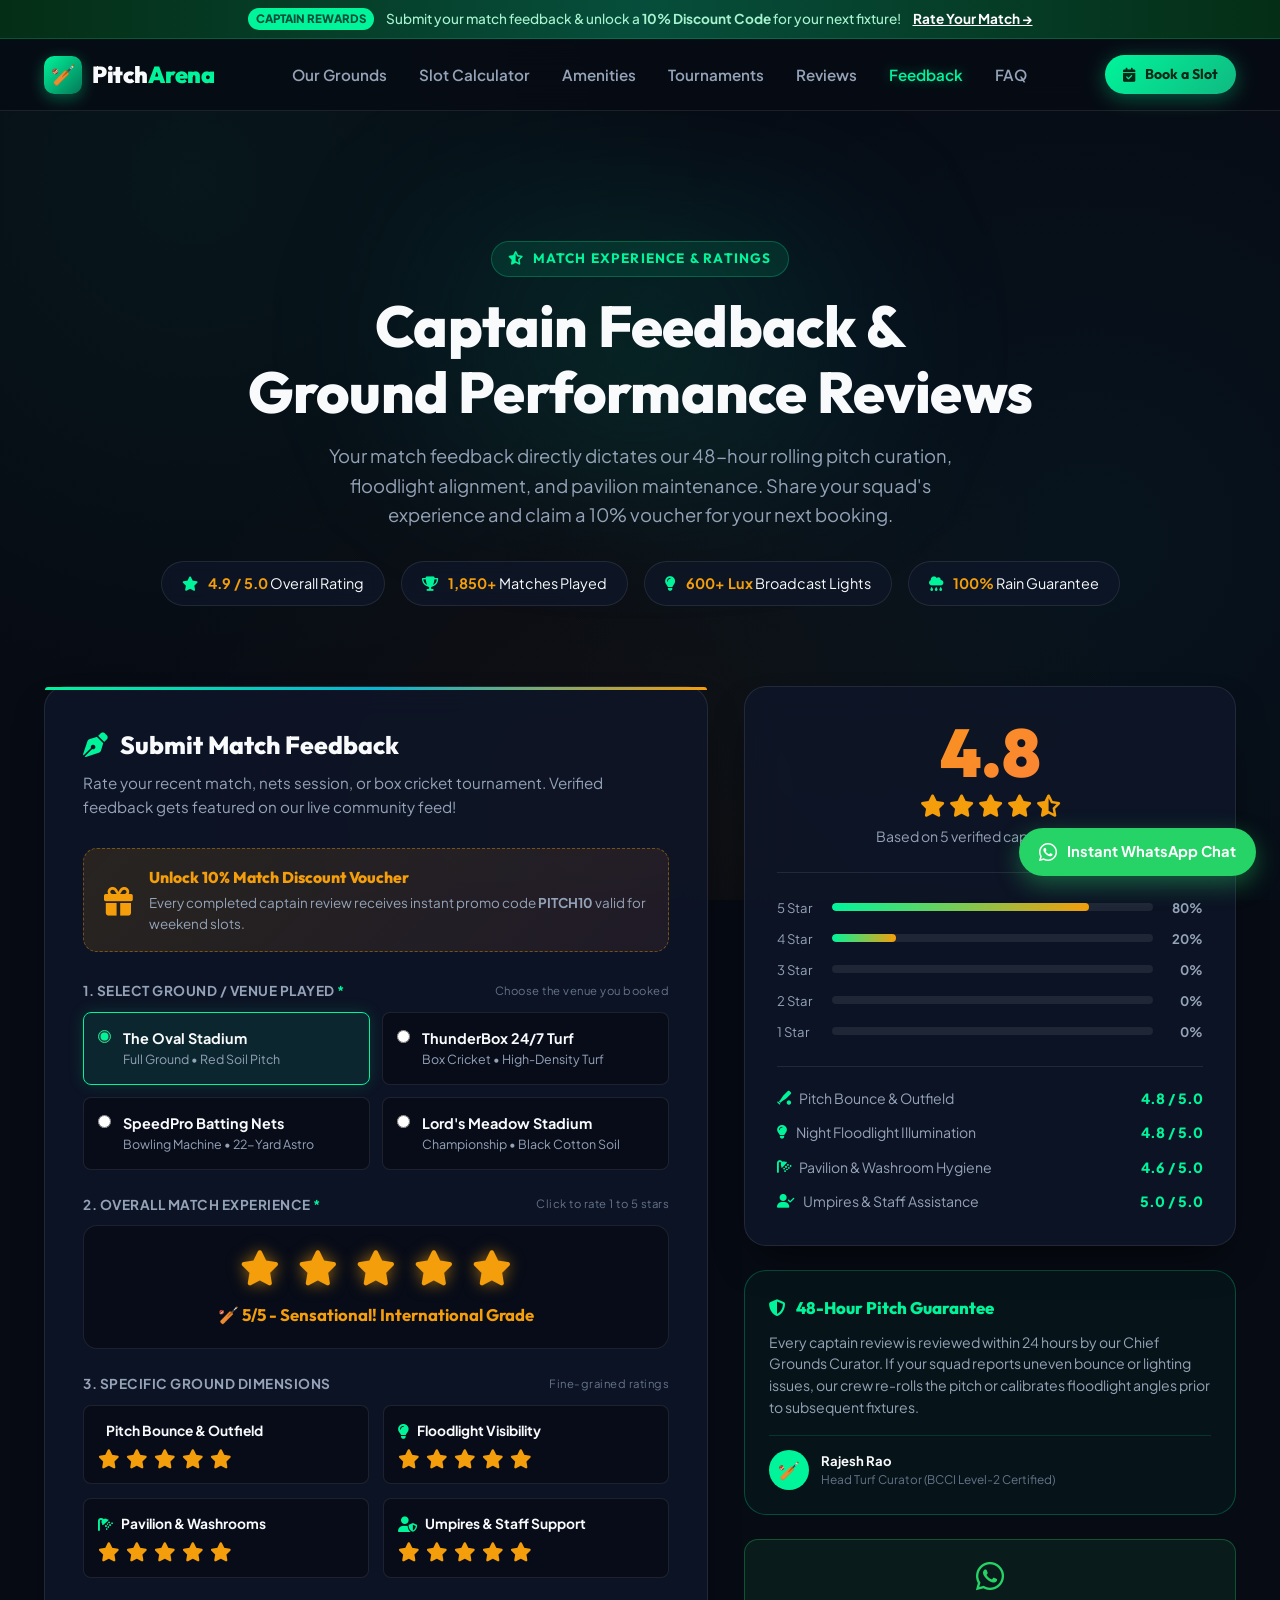
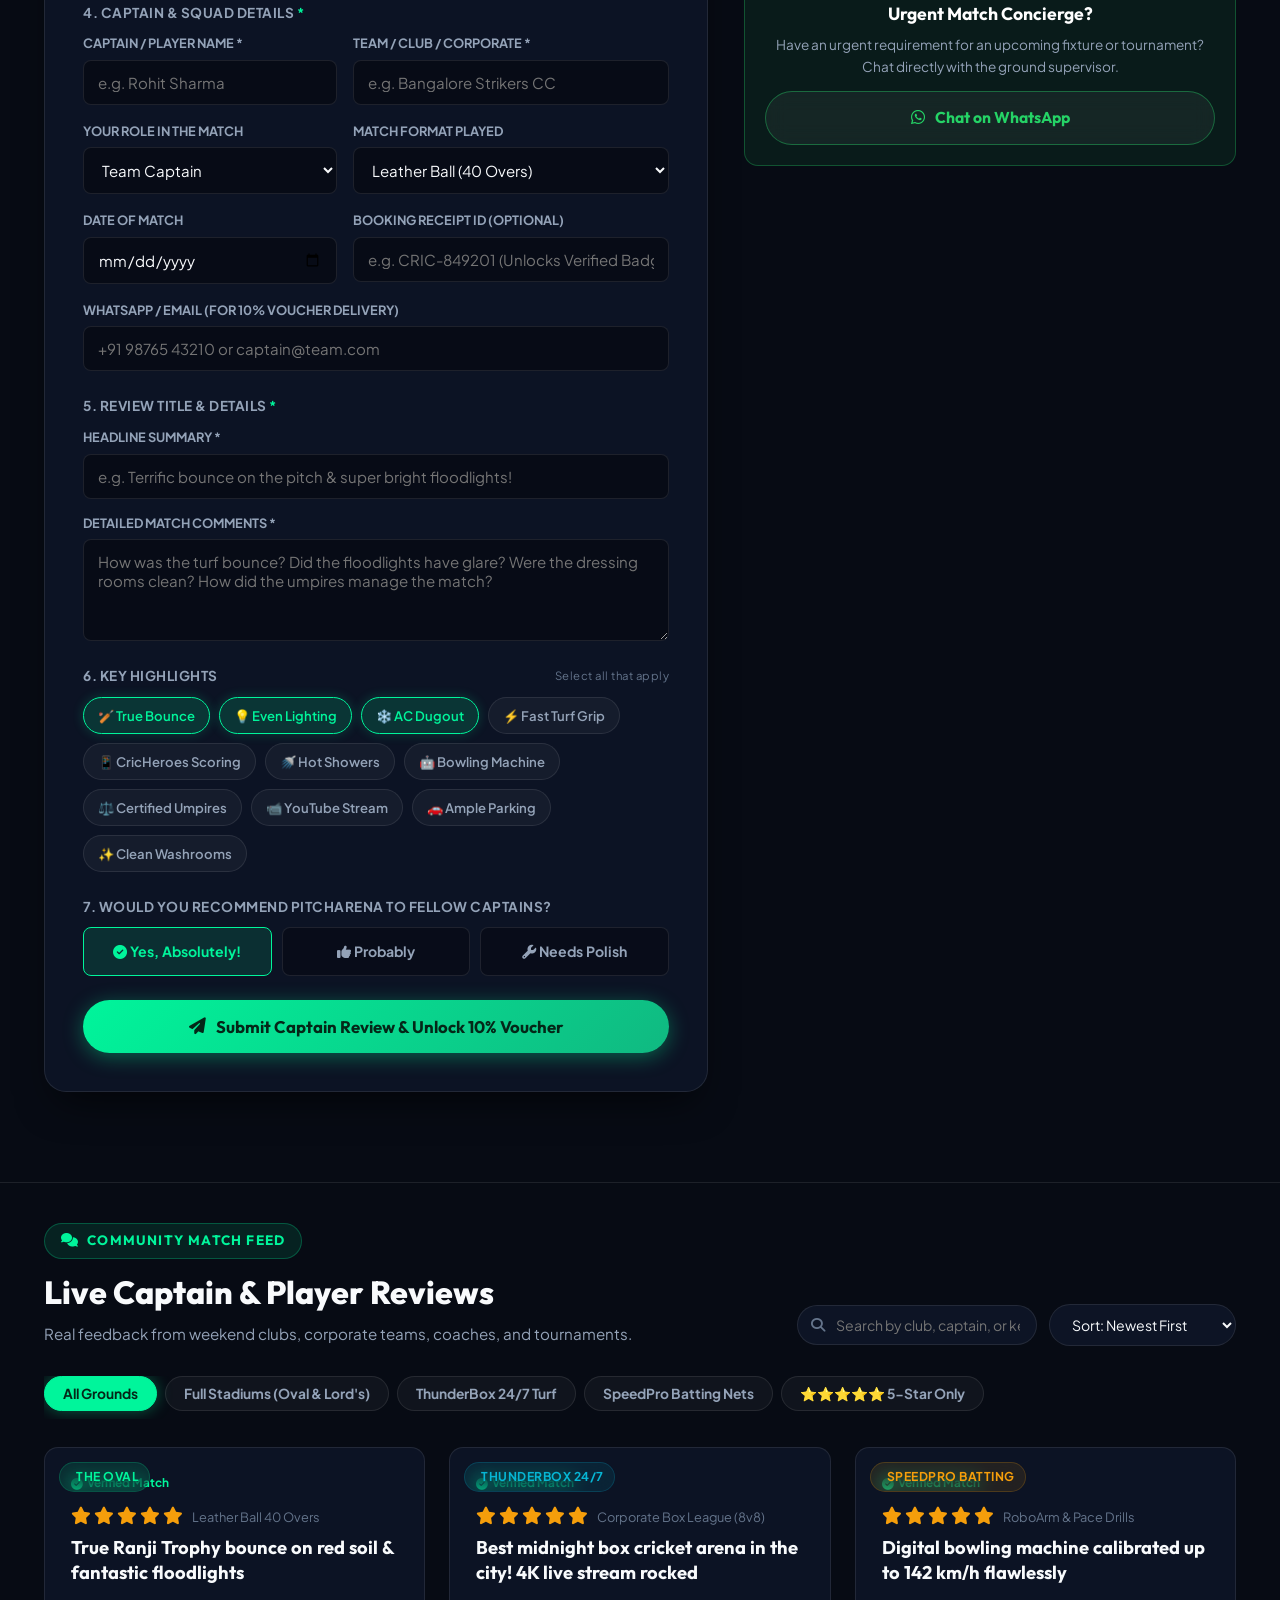
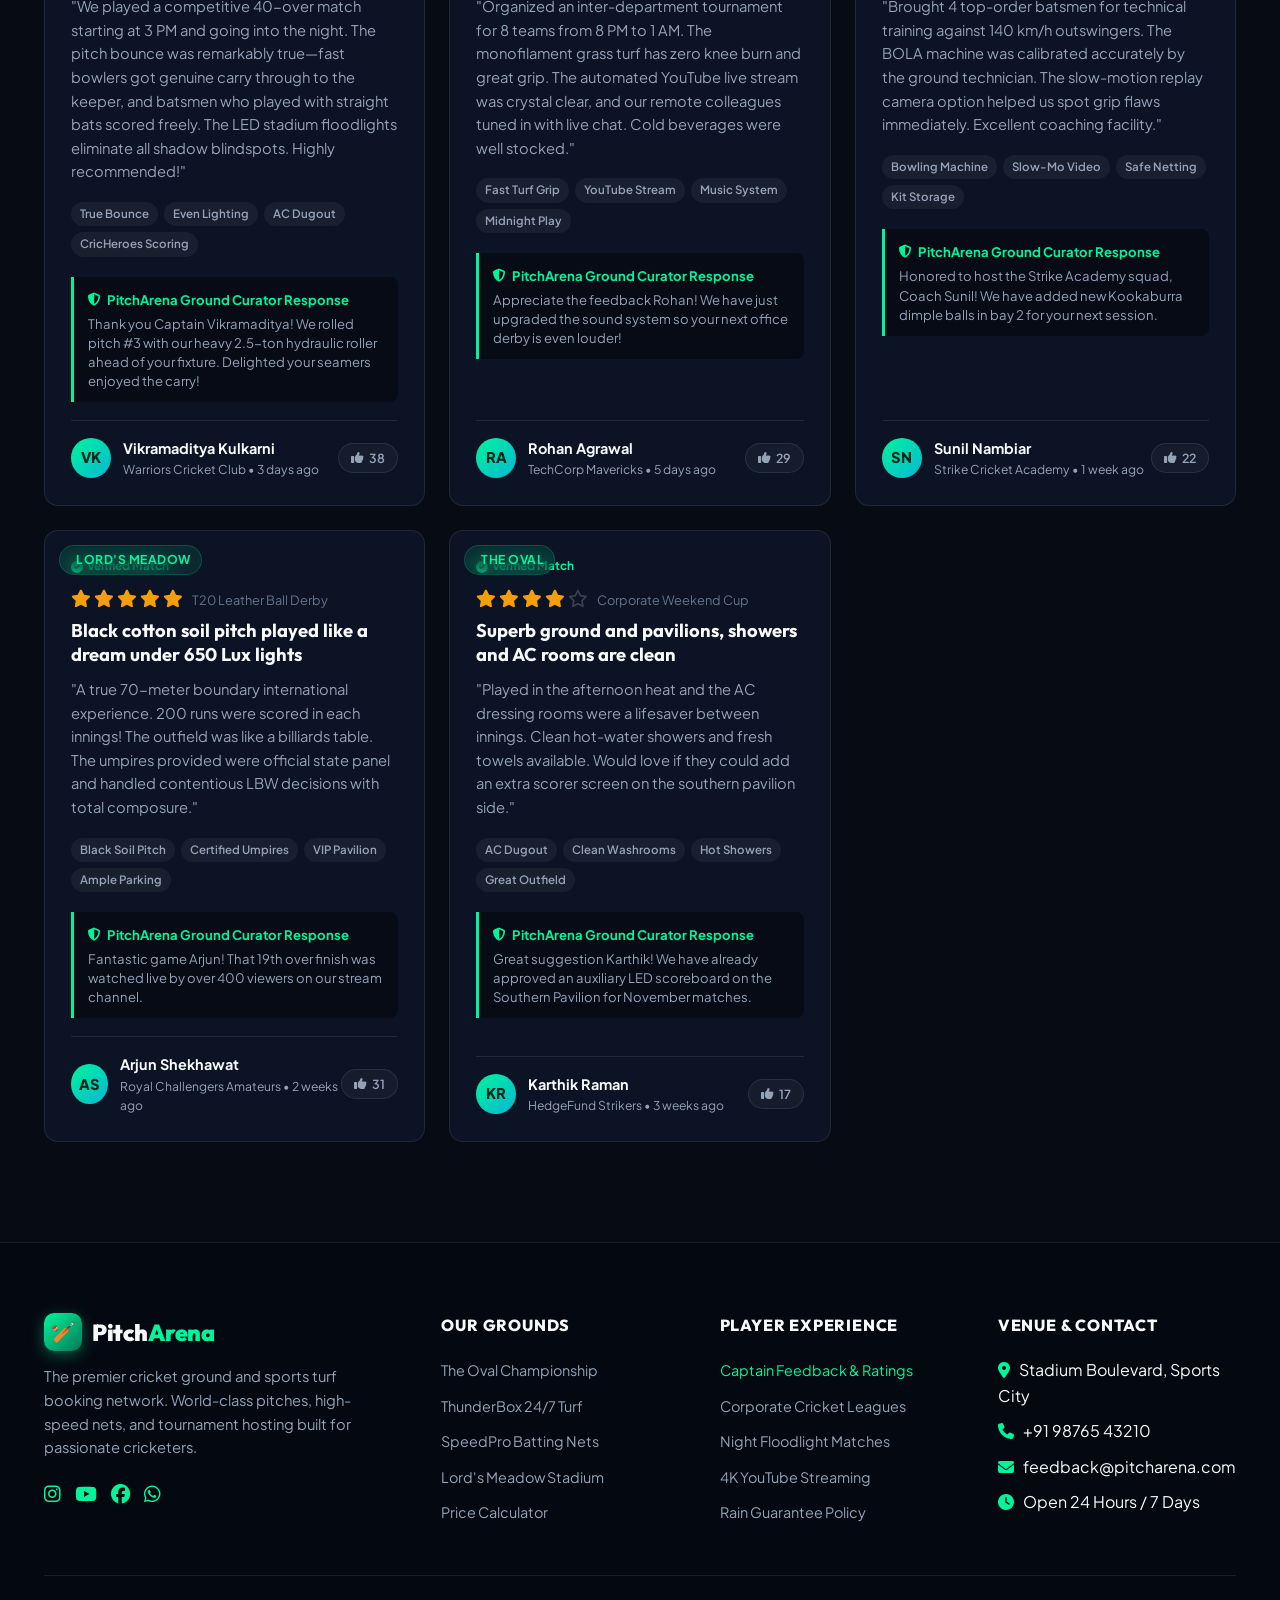
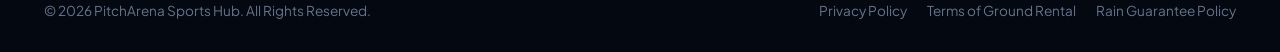
==== commit 67e2c391: "feat: add FAQ, reviews, amenities, grounds, tournaments, and calculator pages with updated styling a" ====
--- a/feedback.html
+++ b/feedback.html
@@ -34,13 +34,13 @@
       </a>
 
       <ul class="nav-links" id="navLinks">
-        <li><a href="index.html#grounds">Our Grounds</a></li>
-        <li><a href="index.html#calculator">Slot Calculator</a></li>
-        <li><a href="index.html#amenities">Amenities</a></li>
-        <li><a href="index.html#tournaments">Tournaments</a></li>
-        <li><a href="index.html#reviews">Reviews</a></li>
-        <li><a href="feedback.html" style="color: var(--accent-neon); font-weight: 700;">Feedback</a></li>
-        <li><a href="index.html#faq">FAQ</a></li>
+        <li><a href="grounds.html">Our Grounds</a></li>
+        <li><a href="calculator.html">Slot Calculator</a></li>
+        <li><a href="amenities.html">Amenities</a></li>
+        <li><a href="tournaments.html">Tournaments</a></li>
+        <li><a href="reviews.html">Reviews</a></li>
+        <li><a href="feedback.html" class="active">Feedback</a></li>
+        <li><a href="faq.html">FAQ</a></li>
       </ul>
 
       <div class="nav-actions">
@@ -550,11 +550,11 @@
         <div class="footer-col">
           <h4>Our Grounds</h4>
           <ul class="footer-links">
-            <li><a href="index.html#grounds">The Oval Championship</a></li>
-            <li><a href="index.html#grounds">ThunderBox 24/7 Turf</a></li>
-            <li><a href="index.html#grounds">SpeedPro Batting Nets</a></li>
-            <li><a href="index.html#grounds">Lord's Meadow Stadium</a></li>
-            <li><a href="index.html#calculator">Price Calculator</a></li>
+            <li><a href="grounds.html">The Oval Championship</a></li>
+            <li><a href="grounds.html">ThunderBox 24/7 Turf</a></li>
+            <li><a href="grounds.html">SpeedPro Batting Nets</a></li>
+            <li><a href="grounds.html">Lord's Meadow Stadium</a></li>
+            <li><a href="calculator.html">Price Calculator</a></li>
           </ul>
         </div>
 
@@ -562,10 +562,10 @@
           <h4>Player Experience</h4>
           <ul class="footer-links">
             <li><a href="feedback.html" style="color: var(--accent-neon);">Captain Feedback &amp; Ratings</a></li>
-            <li><a href="index.html#tournaments">Corporate Cricket Leagues</a></li>
-            <li><a href="index.html#amenities">Night Floodlight Matches</a></li>
-            <li><a href="index.html#amenities">4K YouTube Streaming</a></li>
-            <li><a href="index.html#faq">Rain Guarantee Policy</a></li>
+            <li><a href="tournaments.html">Corporate Cricket Leagues</a></li>
+            <li><a href="amenities.html">Night Floodlight Matches</a></li>
+            <li><a href="amenities.html">4K YouTube Streaming</a></li>
+            <li><a href="faq.html">Rain Guarantee Policy</a></li>
           </ul>
         </div>
 
--- a/styles.css
+++ b/styles.css
@@ -301,8 +301,10 @@
   color: var(--text-secondary);
 }
 
-.nav-links a:hover {
-  color: var(--accent-neon);
+.nav-links a:hover,
+.nav-links a.active {
+  color: var(--accent-neon);
+  text-shadow: 0 0 12px rgba(0, 245, 155, 0.4);
 }
 
 .nav-actions {
